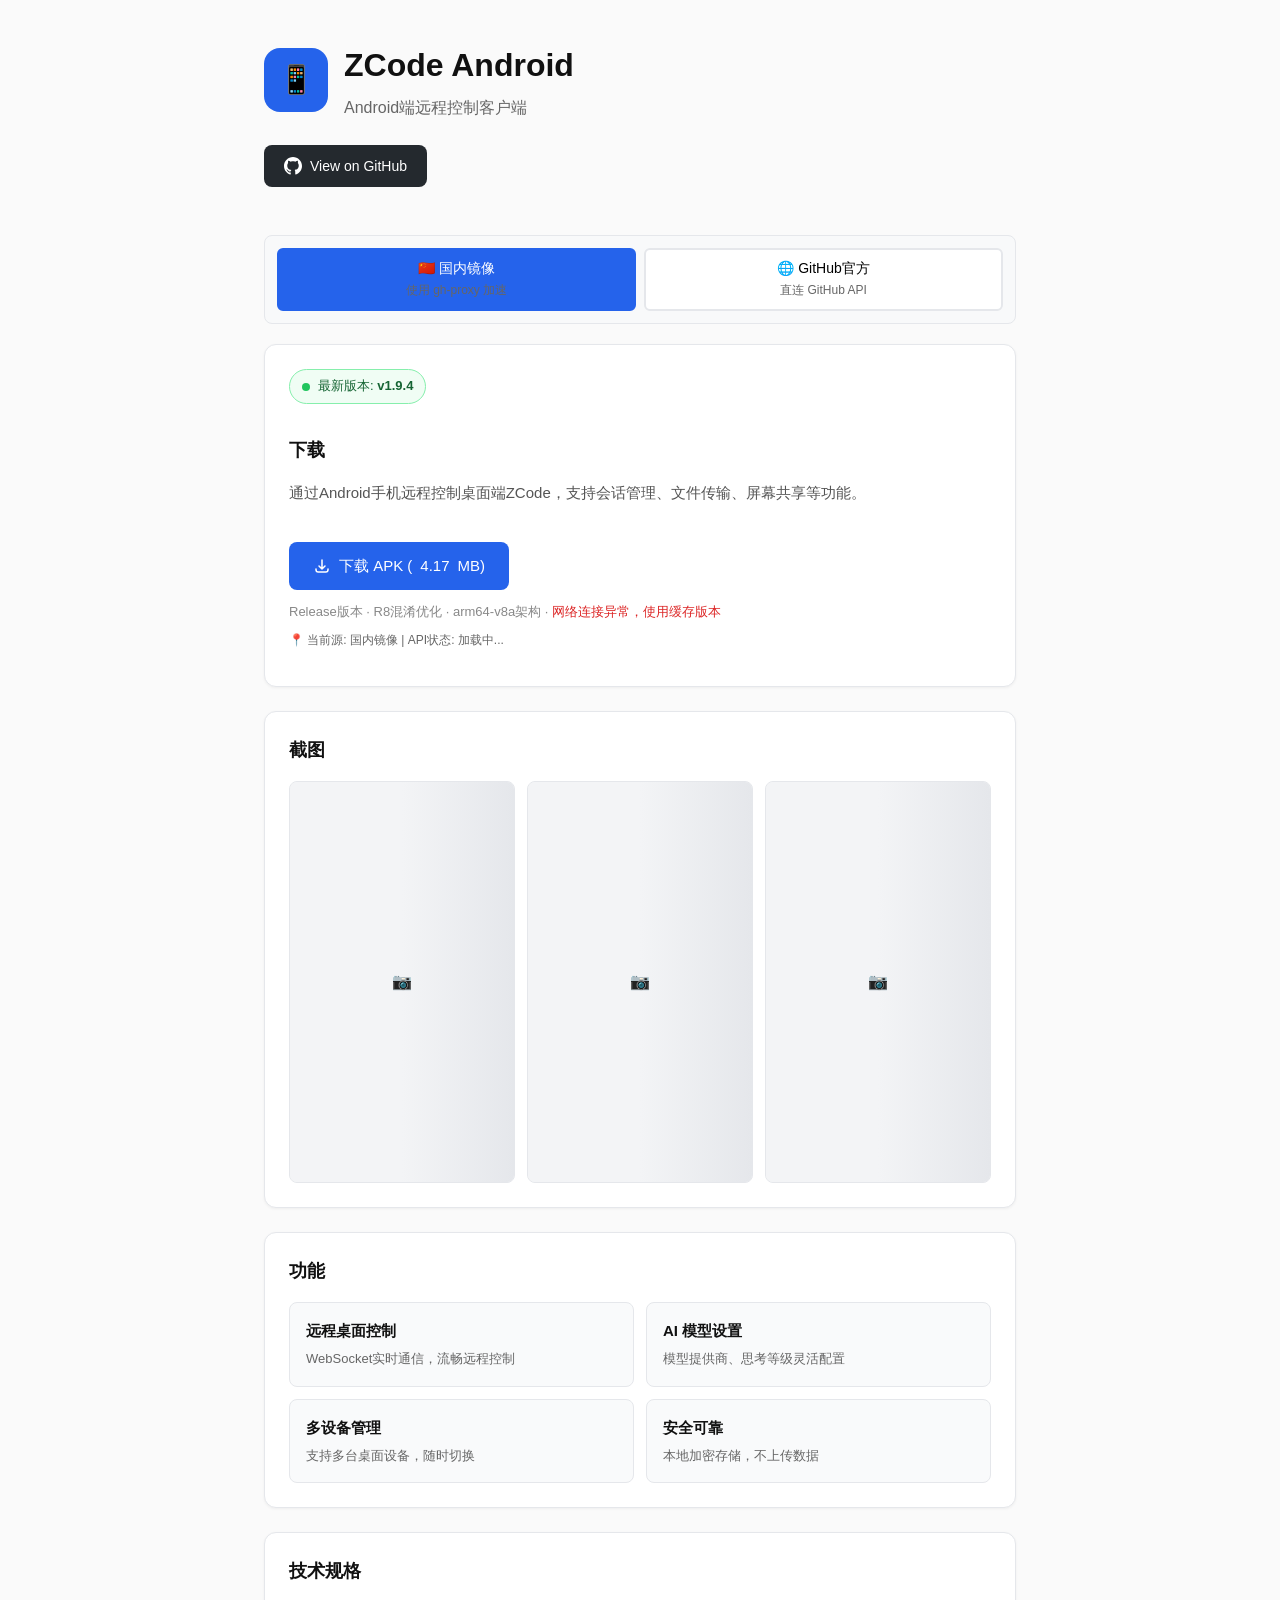
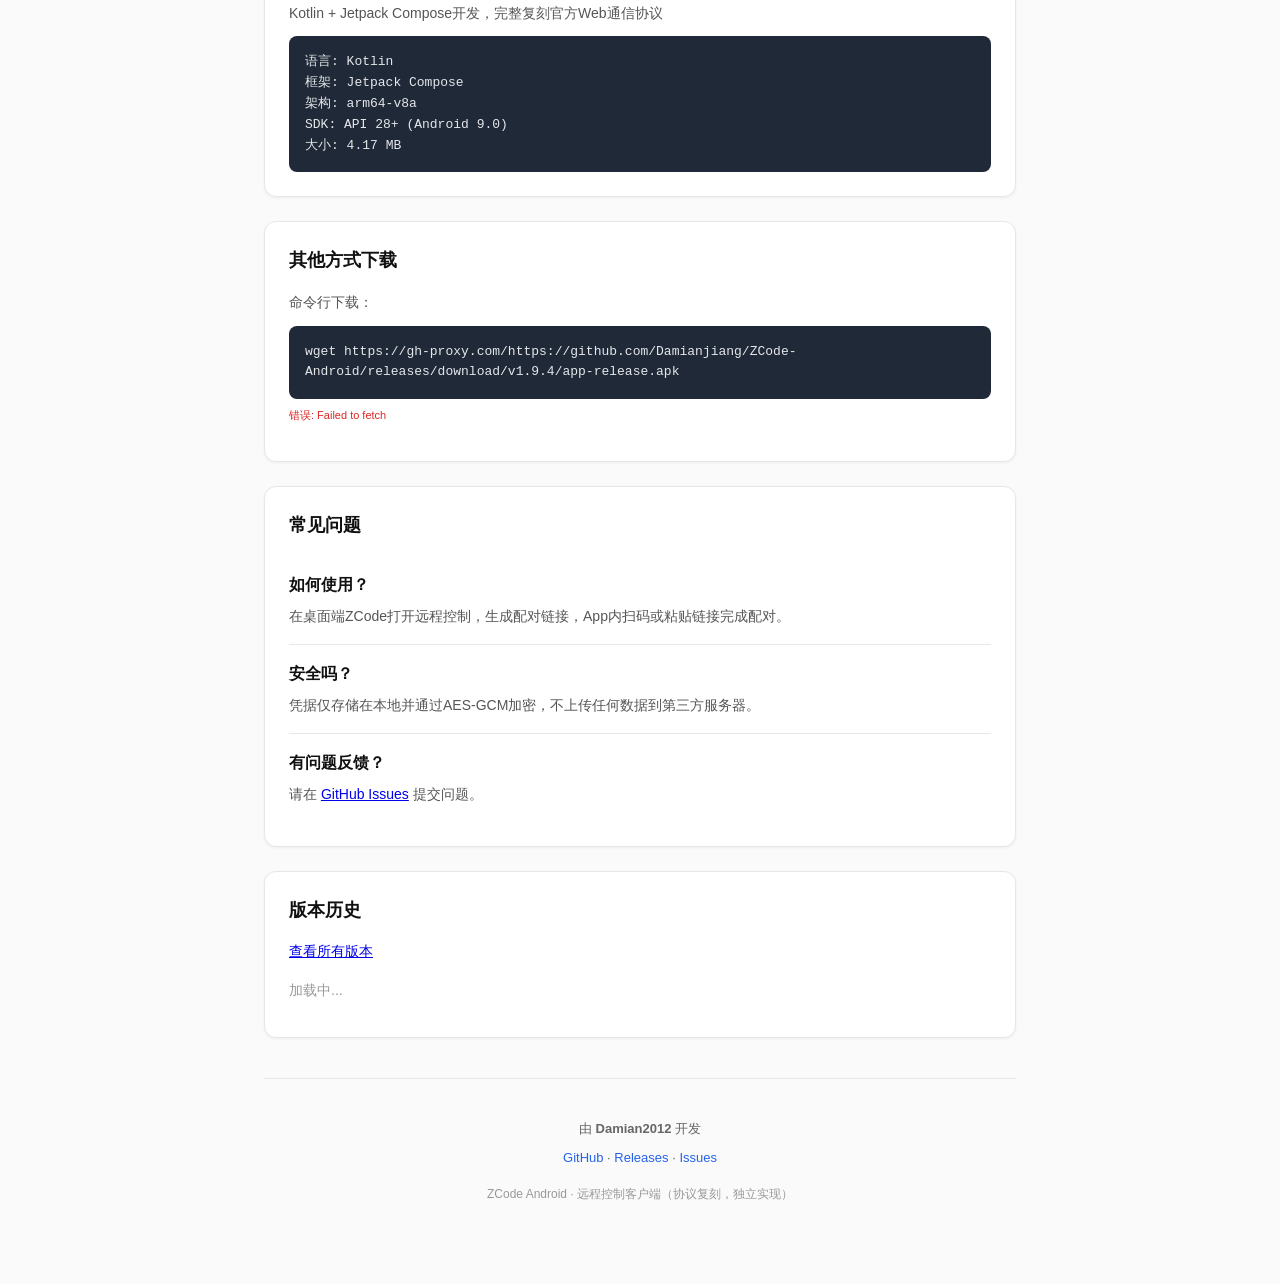
==== docs/index.html @ 2df40e7b "feat: add visible source switching feedback with debug info" ====
<!DOCTYPE html>
<html lang="zh-CN">
<head>
    <meta charset="UTF-8">
    <meta name="viewport" content="width=device-width, initial-scale=1.0">
    <title>ZCode Android - 远程控制客户端</title>
    <meta name="description" content="ZCode Android是ZCode的远程控制客户端，支持Android手机远程连接桌面端">
    <meta name="author" content="Damian2012">
    <style>
        * { margin: 0; padding: 0; box-sizing: border-box; }
        body {
            font-family: -apple-system, BlinkMacSystemFont, 'Segoe UI', Roboto, sans-serif;
            background: #fafafa;
            color: #333;
            line-height: 1.6;
        }
        .container { max-width: 800px; margin: 0 auto; padding: 40px 24px; }
        
        /* Header */
        header { margin-bottom: 48px; }
        .header-top { display: flex; align-items: center; gap: 16px; margin-bottom: 24px; }
        .logo { width: 64px; height: 64px; background: #2563eb; border-radius: 16px; display: flex; align-items: center; justify-content: center; font-size: 28px; }
        h1 { font-size: 32px; font-weight: 700; color: #111; }
        .tagline { font-size: 16px; color: #666; margin-top: 4px; }
        
        /* GitHub Link */
        .github-link {
            display: inline-flex;
            align-items: center;
            gap: 8px;
            padding: 10px 20px;
            background: #24292e;
            color: white;
            text-decoration: none;
            border-radius: 8px;
            font-size: 14px;
            font-weight: 500;
            transition: background 0.2s;
        }
        .github-link:hover { background: #1a1f24; }
        
        /* Cards */
        .card {
            background: white;
            border-radius: 12px;
            padding: 24px;
            margin-bottom: 24px;
            border: 1px solid #e5e7eb;
            box-shadow: 0 1px 3px rgba(0,0,0,0.05);
        }
        .card h2 {
            font-size: 18px;
            font-weight: 600;
            margin-bottom: 16px;
            color: #111;
        }
        .card p {
            color: #555;
            font-size: 15px;
            margin-bottom: 12px;
        }
        
        /* Version Badge */
        .version-badge {
            display: inline-flex;
            align-items: center;
            gap: 8px;
            padding: 6px 12px;
            background: #f0fdf4;
            border: 1px solid #86efac;
            border-radius: 20px;
            font-size: 13px;
            color: #166534;
            margin-bottom: 16px;
        }
        .version-badge .dot {
            width: 8px;
            height: 8px;
            background: #22c55e;
            border-radius: 50%;
        }
        
        /* Download Button */
        .download-btn {
            display: inline-flex;
            align-items: center;
            gap: 8px;
            padding: 12px 24px;
            background: #2563eb;
            color: white;
            text-decoration: none;
            border-radius: 8px;
            font-size: 15px;
            font-weight: 500;
            transition: all 0.2s;
        }
        .download-btn:hover { background: #1d4ed8; transform: translateY(-1px); }
        
        /* Screenshots */
        .screenshots { display: grid; grid-template-columns: repeat(3, 1fr); gap: 12px; }
        .screenshot { 
            border-radius: 8px; 
            overflow: hidden; 
            border: 1px solid #e5e7eb;
            aspect-ratio: 9/16;
            position: relative;
            background: #f3f4f6;
        }
        .screenshot img { 
            width: 100%; 
            height: 100%; 
            object-fit: cover;
            opacity: 0;
            transition: opacity 0.3s ease;
        }
        .screenshot img.loaded {
            opacity: 1;
        }
        .screenshot .loading-placeholder {
            position: absolute;
            top: 0;
            left: 0;
            right: 0;
            bottom: 0;
            display: flex;
            align-items: center;
            justify-content: center;
            background: linear-gradient(90deg, #f3f4f6 25%, #e5e7eb 50%, #f3f4f6 75%);
            background-size: 200% 100%;
            animation: shimmer 1.5s infinite;
        }
        @keyframes shimmer {
            0% { background-position: 200% 0; }
            100% { background-position: -200% 0; }
        }
        
        /* Features */
        .features { display: grid; grid-template-columns: repeat(2, 1fr); gap: 12px; }
        .feature {
            padding: 16px;
            background: #f9fafb;
            border-radius: 8px;
            border: 1px solid #e5e7eb;
        }
        .feature h3 { font-size: 15px; font-weight: 600; margin-bottom: 6px; color: #111; }
        .feature p { font-size: 13px; color: #666; margin: 0; }
        
        /* Code Block */
        .code-block {
            background: #1f2937;
            color: #e5e7eb;
            padding: 16px;
            border-radius: 8px;
            font-family: 'Consolas', monospace;
            font-size: 13px;
            overflow-x: auto;
        }
        
        /* FAQ */
        .faq-item {
            padding: 16px 0;
            border-bottom: 1px solid #e5e7eb;
        }
        .faq-item:last-child { border-bottom: none; }
        .faq-question { font-weight: 600; color: #111; margin-bottom: 8px; }
        .faq-answer { color: #555; font-size: 14px; }
        
        /* Source Selector */
        .source-selector {
            display: flex;
            gap: 8px;
            margin-bottom: 20px;
            padding: 12px;
            background: #f8f9fa;
            border-radius: 8px;
            border: 1px solid #e5e7eb;
        }
        .source-btn {
            flex: 1;
            padding: 10px 16px;
            border: 2px solid #e5e7eb;
            border-radius: 6px;
            background: white;
            cursor: pointer;
            font-size: 14px;
            font-weight: 500;
            transition: all 0.2s;
            text-align: center;
        }
        .source-btn:hover {
            border-color: #2563eb;
            background: #eff6ff;
        }
        .source-btn.active {
            border-color: #2563eb;
            background: #2563eb;
            color: white;
        }
        .source-info {
            font-size: 12px;
            color: #666;
            margin-top: 4px;
        }
        
        /* Version List */
        .version-list {
            list-style: none;
            max-height: 400px;
            overflow-y: auto;
        }
        .version-list li {
            padding: 12px 0;
            border-bottom: 1px solid #e5e7eb;
        }
        .version-list li:last-child {
            border-bottom: none;
        }
        .version-tag {
            font-weight: 600;
            color: #5c4033;
            margin-bottom: 4px;
        }
        .version-date {
            font-size: 12px;
            color: #999;
            margin-left: 8px;
        }
        .version-desc {
            font-size: 14px;
            color: #666;
            margin: 4px 0;
        }
        .version-download {
            display: inline-block;
            padding: 4px 12px;
            background: #f0fdf4;
            border: 1px solid #86efac;
            border-radius: 12px;
            font-size: 12px;
            color: #166534;
            text-decoration: none;
            margin-top: 4px;
        }
        .version-download:hover {
            background: #dcfce7;
        }
        
        /* Error Message */
        .error-message {
            background: #fef2f2;
            border: 1px solid #fecaca;
            border-radius: 8px;
            padding: 16px;
            color: #991b1b;
            font-size: 14px;
        }
        .error-message a {
            color: #2563eb;
            text-decoration: underline;
        }
        
        /* Footer */
        footer {
            text-align: center;
            padding: 40px 0;
            color: #666;
            font-size: 13px;
            border-top: 1px solid #e5e7eb;
            margin-top: 40px;
        }
        footer a { color: #2563eb; text-decoration: none; }
        footer a:hover { text-decoration: underline; }
        
        /* Responsive */
        @media (max-width: 640px) {
            h1 { font-size: 24px; }
            .screenshots { grid-template-columns: 1fr; }
            .features { grid-template-columns: 1fr; }
        }
    </style>
</head>
<body>
    <div class="container">
        <!-- Header -->
        <header>
            <div class="header-top">
                <div class="logo">📱</div>
                <div>
                    <h1>ZCode Android</h1>
                    <div class="tagline">Android端远程控制客户端</div>
                </div>
            </div>
            <a href="https://github.com/Damianjiang/ZCode-Android" class="github-link" target="_blank">
                <svg width="18" height="18" viewBox="0 0 24 24" fill="currentColor"><path d="M12 0c-6.626 0-12 5.373-12 12 0 5.302 3.438 9.8 8.207 11.387.599.111.793-.261.793-.577v-2.234c-3.338.726-4.033-1.416-4.033-1.416-.546-1.387-1.333-1.756-1.333-1.756-1.089-.745.083-.729.083-.729 1.205.084 1.839 1.237 1.839 1.237 1.07 1.834 2.807 1.304 3.492.997.107-.775.418-1.305.762-1.604-2.665-.305-5.467-1.334-5.467-5.931 0-1.311.469-2.381 1.236-3.221-.124-.303-.535-1.524.117-3.176 0 0 1.008-.322 3.301 1.23.957-.266 1.983-.399 3.003-.404 1.02.005 2.047.138 3.006.404 2.291-1.552 3.297-1.23 3.297-1.23.653 1.653.242 2.874.118 3.176.77.84 1.235 1.911 1.235 3.221 0 4.609-2.807 5.624-5.479 5.921.43.372.823 1.102.823 2.222v3.293c0 .319.192.694.801.576 4.765-1.589 8.199-6.086 8.199-11.386 0-6.627-5.373-12-12-12z"/></svg>
                View on GitHub
            </a>
        </header>

        <!-- Source Selector -->
        <div class="source-selector">
            <button class="source-btn active" onclick="switchSource('mirror')" id="btn-mirror">
                🇨🇳 国内镜像
                <div class="source-info">使用 gh-proxy 加速</div>
            </button>
            <button class="source-btn" onclick="switchSource('github')" id="btn-github">
                🌐 GitHub官方
                <div class="source-info">直连 GitHub API</div>
            </button>
        </div>

        <!-- Download -->
        <div class="card">
            <div class="version-badge">
                <span class="dot"></span>
                <span>最新版本: <strong id="latest-version">加载中...</strong></span>
            </div>
            <h2 style="margin-top: 16px;">下载</h2>
            <p>通过Android手机远程控制桌面端ZCode，支持会话管理、文件传输、屏幕共享等功能。</p>
            <br>
            <a href="#" id="download-btn" class="download-btn" target="_blank">
                <svg width="18" height="18" fill="none" stroke="currentColor" viewBox="0 0 24 24"><path stroke-linecap="round" stroke-linejoin="round" stroke-width="2" d="M4 16v1a3 3 0 003 3h10a3 3 0 003-3v-1m-4-4l-4 4m0 0l-4-4m4 4V4"></path></svg>
                下载 APK (<span id="apk-size">--</span> MB)
            </a>
            <p style="font-size: 13px; color: #888; margin-top: 12px; margin-bottom: 0;" id="download-meta">Release版本 · R8混淆优化 · arm64-v8a架构</p>
            <p style="font-size: 12px; color: #666; margin-top: 8px;" id="source-status">
                📍 当前源: <span id="current-source-text">国内镜像</span> | 
                API状态: <span id="api-status">加载中...</span>
            </p>
        </div>

        <!-- Screenshots -->
        <div class="card">
            <h2>截图</h2>
            <div class="screenshots">
                <div class="screenshot">
                    <img src="https://raw.githubusercontent.com/Damianjiang/ZCode-Android/main/screenshots/step1_home.png" alt="设备列表" loading="lazy">
                </div>
                <div class="screenshot">
                    <img src="https://raw.githubusercontent.com/Damianjiang/ZCode-Android/main/screenshots/step3_add_device.png" alt="扫码添加" loading="lazy">
                </div>
                <div class="screenshot">
                    <img src="https://raw.githubusercontent.com/Damianjiang/ZCode-Android/main/screenshots/step4_settings_page.png" alt="设置页面" loading="lazy">
                </div>
            </div>
        </div>

        <!-- Features -->
        <div class="card">
            <h2>功能</h2>
            <div class="features">
                <div class="feature">
                    <h3>远程桌面控制</h3>
                    <p>WebSocket实时通信，流畅远程控制</p>
                </div>
                <div class="feature">
                    <h3>AI 模型设置</h3>
                    <p>模型提供商、思考等级灵活配置</p>
                </div>
                <div class="feature">
                    <h3>多设备管理</h3>
                    <p>支持多台桌面设备，随时切换</p>
                </div>
                <div class="feature">
                    <h3>安全可靠</h3>
                    <p>本地加密存储，不上传数据</p>
                </div>
            </div>
        </div>

        <!-- Tech Specs -->
        <div class="card">
            <h2>技术规格</h2>
            <p style="font-size: 14px; color: #555;">Kotlin + Jetpack Compose开发，完整复刻官方Web通信协议</p>
            <div class="code-block" style="margin-top: 12px;">
语言: Kotlin<br>
框架: Jetpack Compose<br>
架构: arm64-v8a<br>
SDK: API 28+ (Android 9.0)<br>
大小: <span id="tech-size">--</span> MB
            </div>
        </div>

        <!-- Download Methods -->
        <div class="card">
            <h2>其他方式下载</h2>
            <p style="font-size: 14px; color: #555; margin-bottom: 12px;">命令行下载：</p>
            <div class="code-block" id="wget-cmd"># 正在获取链接...</div>
            <p style="font-size: 11px; color: #999; margin-top: 8px; word-break: break-all;" id="debug-url">调试URL: --</p>
        </div>

        <!-- FAQ -->
        <div class="card">
            <h2>常见问题</h2>
            <div class="faq-item">
                <div class="faq-question">如何使用？</div>
                <div class="faq-answer">在桌面端ZCode打开远程控制，生成配对链接，App内扫码或粘贴链接完成配对。</div>
            </div>
            <div class="faq-item">
                <div class="faq-question">安全吗？</div>
                <div class="faq-answer">凭据仅存储在本地并通过AES-GCM加密，不上传任何数据到第三方服务器。</div>
            </div>
            <div class="faq-item">
                <div class="faq-question">有问题反馈？</div>
                <div class="faq-answer">请在 <a href="https://github.com/Damianjiang/ZCode-Android/issues" target="_blank">GitHub Issues</a> 提交问题。</div>
            </div>
        </div>

        <!-- Version History -->
        <div class="card">
            <h2>版本历史</h2>
            <p style="font-size: 14px; color: #888; margin-bottom: 16px;">
                <a href="#" id="show-all-versions" onclick="fetchAllVersions(); return false;">查看所有版本</a>
            </p>
            <div id="version-list-container">
                <p style="color: #999; font-size: 14px;">加载中...</p>
            </div>
        </div>

        <!-- Footer -->
        <footer>
            <p>由 <strong>Damian2012</strong> 开发</p>
            <p style="margin-top: 8px;">
                <a href="https://github.com/Damianjiang/ZCode-Android" target="_blank">GitHub</a> ·
                <a href="https://github.com/Damianjiang/ZCode-Android/releases" target="_blank">Releases</a> ·
                <a href="https://github.com/Damianjiang/ZCode-Android/issues" target="_blank">Issues</a>
            </p>
            <p style="margin-top: 16px; font-size: 12px; color: #999;">ZCode Android · 远程控制客户端（协议复刻，独立实现）</p>
        </footer>
    </div>

    <script>
        const REPO = 'Damianjiang/ZCode-Android';
        let currentSource = 'mirror'; // 默认国内镜像
        
        // 切换源
        function switchSource(source) {
            console.log('[切换源] 从:', currentSource, '切换到:', source);
            currentSource = source;
            
            // 更新按钮状态
            document.getElementById('btn-mirror').classList.toggle('active', source === 'mirror');
            document.getElementById('btn-github').classList.toggle('active', source === 'github');
            
            // 更新源状态显示（添加动画效果）
            const sourceText = source === 'mirror' ? '国内镜像 (gh-proxy)' : 'GitHub官方';
            const sourceEl = document.getElementById('current-source-text');
            sourceEl.textContent = sourceText;
            sourceEl.style.color = source === 'mirror' ? '#166534' : '#2563eb';
            sourceEl.style.fontWeight = 'bold';
            setTimeout(() => { sourceEl.style.fontWeight = 'normal'; }, 1000);
            
            // 显示切换提示
            console.log('[切换源] 即将重新加载数据...');
            
            // 重新加载数据
            fetchLatestRelease();
            fetchAllVersions();
        }
        
        // 获取镜像URL（国内加速）
        function getMirrorUrl(originalUrl) {
            if (currentSource === 'mirror' && originalUrl) {
                return 'https://gh-proxy.com/' + originalUrl;
            }
            return originalUrl;
        }
        
        // 显示所有版本
        async function fetchAllVersions() {
            const container = document.getElementById('version-list-container');
            container.innerHTML = '<p style="color: #999;">加载中...</p>';
            
            try {
                const api_url = currentSource === 'mirror' 
                    ? 'https://gh-proxy.com/https://api.github.com/repos/' + REPO + '/releases'
                    : 'https://api.github.com/repos/' + REPO + '/releases';
                    
                const response = await fetch(api_url);
                const data = await response.json();
                
                if (!data || data.length === 0) {
                    container.innerHTML = '<p style="color: #999;">暂无版本信息</p>';
                    return;
                }
                
                let html = '<ul class="version-list">';
                data.forEach(release => {
                    const date = new Date(release.published_at).toLocaleDateString('zh-CN');
                    const body = release.body ? release.body.substring(0, 100) + '...' : '暂无更新说明';
                    const apk = release.assets.find(a => a.name.includes('release.apk'));
                    const sizeMB = apk ? (apk.size / 1024 / 1024).toFixed(2) : '--';
                    
                    html += '<li>';
                    html += '<div class="version-tag">' + release.tag_name + '<span class="version-date">' + date + '</span></div>';
                    html += '<div class="version-desc">' + body + '</div>';
                    if (apk) {
                        const download_url = getMirrorUrl(apk.browser_download_url);
                        html += '<a href="' + download_url + '" class="version-download" target="_blank">下载 APK (' + sizeMB + ' MB)</a>';
                    }
                    html += '</li>';
                });
                html += '</ul>';
                
                container.innerHTML = html;
            } catch (e) {
                console.error('Failed to fetch versions:', e);
                container.innerHTML = '<div class="error-message">⚠️ 网络问题，无法加载版本列表<br><a href="https://github.com/' + REPO + '/releases" target="_blank">前往 GitHub Releases 查看历史版本</a></div>';
            }
        }
        
        // 页面加载时获取最新版本信息
        async function fetchLatestRelease() {
            console.log('[fetchLatestRelease] 当前源:', currentSource);
            const api_url = currentSource === 'mirror'
                ? 'https://gh-proxy.com/https://api.github.com/repos/' + REPO + '/releases/latest'
                : 'https://api.github.com/repos/' + REPO + '/releases/latest';
            console.log('[fetchLatestRelease] 请求URL:', api_url);
            try {
                    
                const response = await fetch(api_url);
                const data = await response.json();
                
                // 更新版本号
                document.getElementById('latest-version').textContent = data.tag_name;
                
                // 查找APK
                const apk = data.assets.find(a => a.name.includes('release.apk'));
                if (apk) {
                    const sizeMB = (apk.size / 1024 / 1024).toFixed(2);
                    
                    // 更新所有下载链接（根据当前源）
                    const download_url = getMirrorUrl(apk.browser_download_url);
                    document.getElementById('download-btn').href = download_url;
                    document.getElementById('apk-size').textContent = sizeMB;
                    document.getElementById('tech-size').textContent = sizeMB;
                    
                    // 更新wget命令
                    document.getElementById('wget-cmd').textContent = 'wget ' + download_url;
                    
                    console.log('Latest release:', data.tag_name, apk.name, '- Source:', currentSource);
                    document.getElementById('api-status').textContent = '✓ 成功';
                    document.getElementById('api-status').style.color = '#166534';
                } else {
                    console.warn('No APK found in release assets');
                }
            } catch (e) {
                console.error('Failed to fetch latest release:', e);
                document.getElementById('debug-url').textContent = '错误: ' + e.message;
                document.getElementById('debug-url').style.color = '#dc2626';
                // 使用硬编码版本作为fallback
                document.getElementById('latest-version').textContent = 'v1.9.4';
                const fallback_url = currentSource === 'mirror'
                    ? 'https://gh-proxy.com/https://github.com/Damianjiang/ZCode-Android/releases/download/v1.9.4/app-release.apk'
                    : 'https://github.com/Damianjiang/ZCode-Android/releases/download/v1.9.4/app-release.apk';
                document.getElementById('download-btn').href = fallback_url;
                document.getElementById('apk-size').textContent = '4.17';
                document.getElementById('tech-size').textContent = '4.17';
                document.getElementById('wget-cmd').textContent = 'wget ' + fallback_url;
                
                // 显示网络错误提示
                document.getElementById('download-meta').innerHTML = 'Release版本 · R8混淆优化 · arm64-v8a架构 · <span style="color: #dc2626;">网络连接异常，使用缓存版本</span>';
            }
        }
        
        // 图片加载动画
        document.querySelectorAll('.screenshot img').forEach(img => {
            if (img.complete) {
                img.classList.add('loaded');
            } else {
                img.addEventListener('load', () => img.classList.add('loaded'));
                img.addEventListener('error', () => {
                    img.parentElement.innerHTML = '<div class="loading-placeholder">📷</div>';
                });
            }
        });
        
        // 页面加载时获取最新版本
        fetchLatestRelease();
    </script>
</body>
</html>
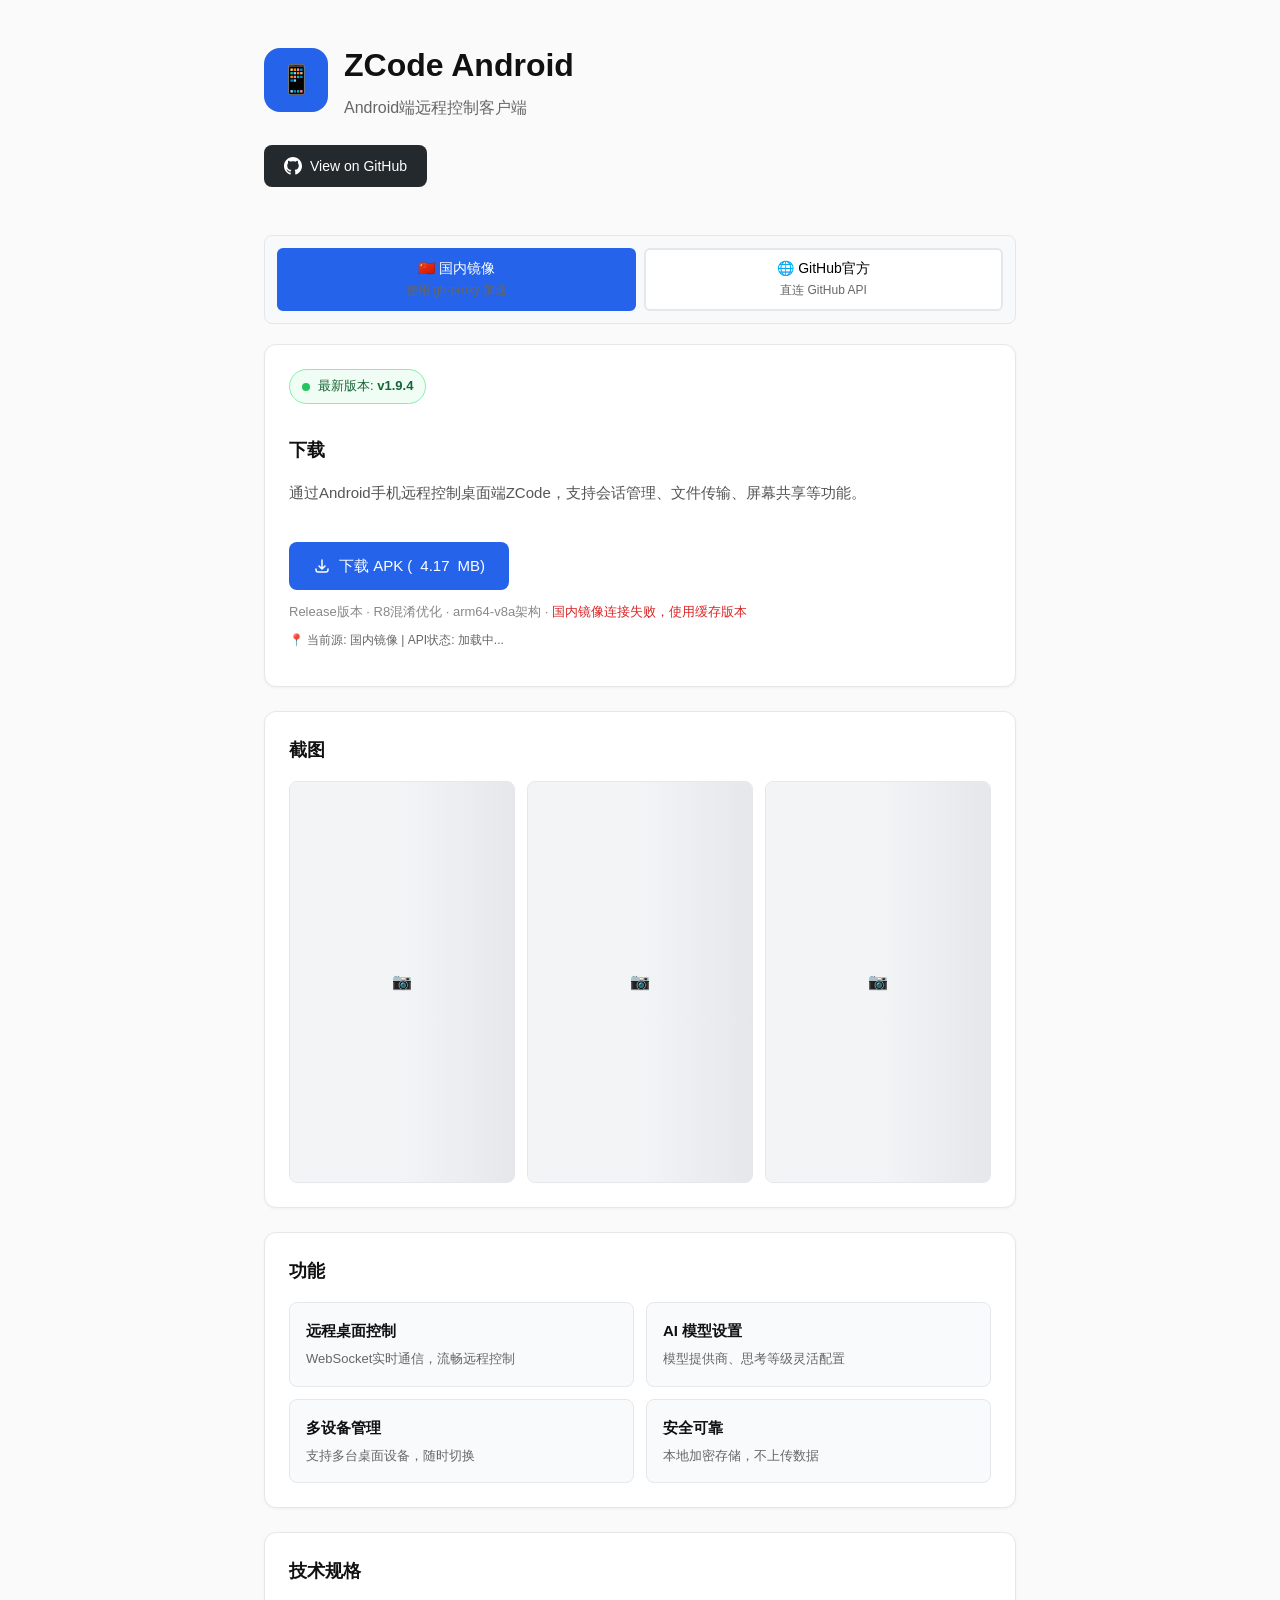
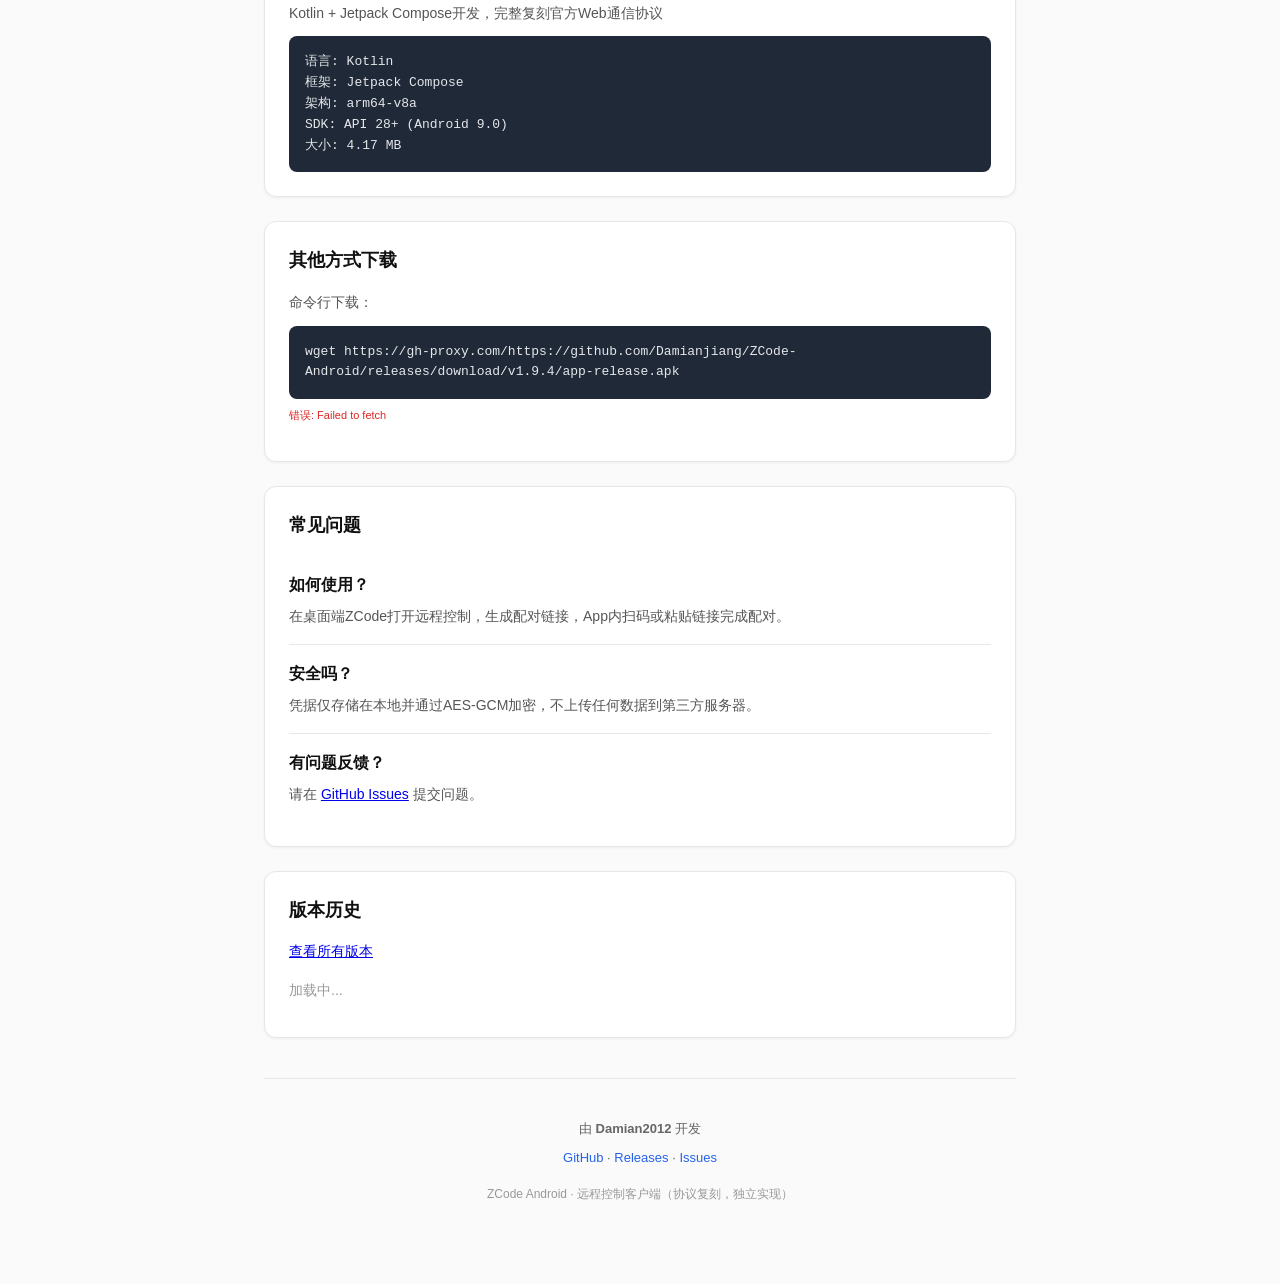
==== commit ea257fee: "feat: show different error messages based on selected source" ====
--- a/docs/index.html
+++ b/docs/index.html
@@ -95,6 +95,14 @@
             transition: all 0.2s;
         }
         .download-btn:hover { background: #1d4ed8; transform: translateY(-1px); }
+        .download-btn.switching {
+            opacity: 0.7;
+            animation: spin 1s linear infinite;
+        }
+        @keyframes spin {
+            from { transform: rotate(0deg); }
+            to { transform: rotate(360deg); }
+        }
         
         /* Screenshots */
         .screenshots { display: grid; grid-template-columns: repeat(3, 1fr); gap: 12px; }
@@ -195,6 +203,46 @@
             border-color: #2563eb;
             background: #2563eb;
             color: white;
+            animation: pulse 0.3s ease-in-out;
+        }
+        @keyframes pulse {
+            0% { transform: scale(1); }
+            50% { transform: scale(1.05); }
+            100% { transform: scale(1); }
+        }
+        
+        /* 切换指示器 */
+        .switch-indicator {
+            position: fixed;
+            top: 20px;
+            right: 20px;
+            padding: 12px 20px;
+            border-radius: 8px;
+            font-size: 14px;
+            font-weight: 500;
+            z-index: 1000;
+            transition: all 0.3s ease;
+            opacity: 0;
+            transform: translateY(-20px);
+        }
+        .switch-indicator.show {
+            opacity: 1;
+            transform: translateY(0);
+        }
+        .switch-indicator.mirror {
+            background: #f0fdf4;
+            border: 1px solid #86efac;
+            color: #166534;
+        }
+        .switch-indicator.github {
+            background: #eff6ff;
+            border: 1px solid #93c5fd;
+            color: #1e40af;
+        }
+        .source-btn.active {
+            border-color: #2563eb;
+            background: #2563eb;
+            color: white;
         }
         .source-info {
             font-size: 12px;
@@ -271,6 +319,34 @@
         footer a { color: #2563eb; text-decoration: none; }
         footer a:hover { text-decoration: underline; }
         
+        /* 源切换背景变化 */
+        body.source-mirror { background: linear-gradient(135deg, #f0fdf4 0%, #fafafa 100%); }
+        body.source-github { background: linear-gradient(135deg, #eff6ff 0%, #fafafa 100%); }
+        
+        /* 源切换指示条 */
+        .source-banner {
+            position: fixed;
+            top: 0;
+            left: 0;
+            right: 0;
+            padding: 12px 20px;
+            text-align: center;
+            font-size: 14px;
+            font-weight: 500;
+            z-index: 1000;
+            transition: all 0.3s ease;
+            display: none;
+        }
+        .source-banner.show { display: block; }
+        .source-banner.mirror {
+            background: linear-gradient(90deg, #166534, #22c55e);
+            color: white;
+        }
+        .source-banner.github {
+            background: linear-gradient(90deg, #1e40af, #3b82f6);
+            color: white;
+        }
+        
         /* Responsive */
         @media (max-width: 640px) {
             h1 { font-size: 24px; }
@@ -280,6 +356,14 @@
     </style>
 </head>
 <body>
+    <!-- 源切换顶部指示条 -->
+    <div class="source-banner" id="source-banner">
+        📍 当前使用: <span id="banner-text">国内镜像</span>
+    </div>
+    
+    <!-- 切换指示器 -->
+    <div class="switch-indicator" id="switch-indicator">🔄 正在切换到...</div>
+    
     <div class="container">
         <!-- Header -->
         <header>
@@ -451,6 +535,25 @@
             
             // 显示切换提示
             console.log('[切换源] 即将重新加载数据...');
+            
+            // 显示切换指示器
+            const indicator = document.getElementById('switch-indicator');
+            indicator.className = 'switch-indicator ' + source;
+            indicator.textContent = '🔄 正在切换到: ' + (source === 'mirror' ? '国内镜像' : 'GitHub官方');
+            setTimeout(() => indicator.classList.add('show'), 10);
+            setTimeout(() => indicator.classList.remove('show'), 2000);
+            
+            // 明显的背景色变化
+            document.body.className = 'source-' + source;
+            
+            // 显示顶部指示条
+            const banner = document.getElementById('source-banner');
+            const bannerText = document.getElementById('banner-text');
+            banner.className = 'source-banner show ' + source;
+            bannerText.textContent = source === 'mirror' ? '🇨🇳 国内镜像 (gh-proxy.com)' : '🌐 GitHub官方 API';
+            
+            // 5秒后隐藏顶部指示条
+            setTimeout(() => banner.classList.remove('show'), 5000);
             
             // 重新加载数据
             fetchLatestRelease();
@@ -511,6 +614,9 @@
         // 页面加载时获取最新版本信息
         async function fetchLatestRelease() {
             console.log('[fetchLatestRelease] 当前源:', currentSource);
+            // 添加加载状态
+            const btn = document.getElementById('download-btn');
+            btn.classList.add('switching');
             const api_url = currentSource === 'mirror'
                 ? 'https://gh-proxy.com/https://api.github.com/repos/' + REPO + '/releases/latest'
                 : 'https://api.github.com/repos/' + REPO + '/releases/latest';
@@ -539,6 +645,7 @@
                     
                     console.log('Latest release:', data.tag_name, apk.name, '- Source:', currentSource);
                     document.getElementById('api-status').textContent = '✓ 成功';
+                    btn.classList.remove('switching');
                     document.getElementById('api-status').style.color = '#166534';
                 } else {
                     console.warn('No APK found in release assets');
@@ -547,6 +654,7 @@
                 console.error('Failed to fetch latest release:', e);
                 document.getElementById('debug-url').textContent = '错误: ' + e.message;
                 document.getElementById('debug-url').style.color = '#dc2626';
+                btn.classList.remove('switching');
                 // 使用硬编码版本作为fallback
                 document.getElementById('latest-version').textContent = 'v1.9.4';
                 const fallback_url = currentSource === 'mirror'
@@ -557,8 +665,11 @@
                 document.getElementById('tech-size').textContent = '4.17';
                 document.getElementById('wget-cmd').textContent = 'wget ' + fallback_url;
                 
-                // 显示网络错误提示
-                document.getElementById('download-meta').innerHTML = 'Release版本 · R8混淆优化 · arm64-v8a架构 · <span style="color: #dc2626;">网络连接异常，使用缓存版本</span>';
+                // 显示网络错误提示（根据当前源显示不同文本）
+                const sourceNote = currentSource === 'mirror' 
+                    ? '<span style="color: #dc2626;">国内镜像连接失败，使用缓存版本</span>'
+                    : '<span style="color: #dc2626;">GitHub API连接失败，使用缓存版本</span>';
+                document.getElementById('download-meta').innerHTML = 'Release版本 · R8混淆优化 · arm64-v8a架构 · ' + sourceNote;
             }
         }
         
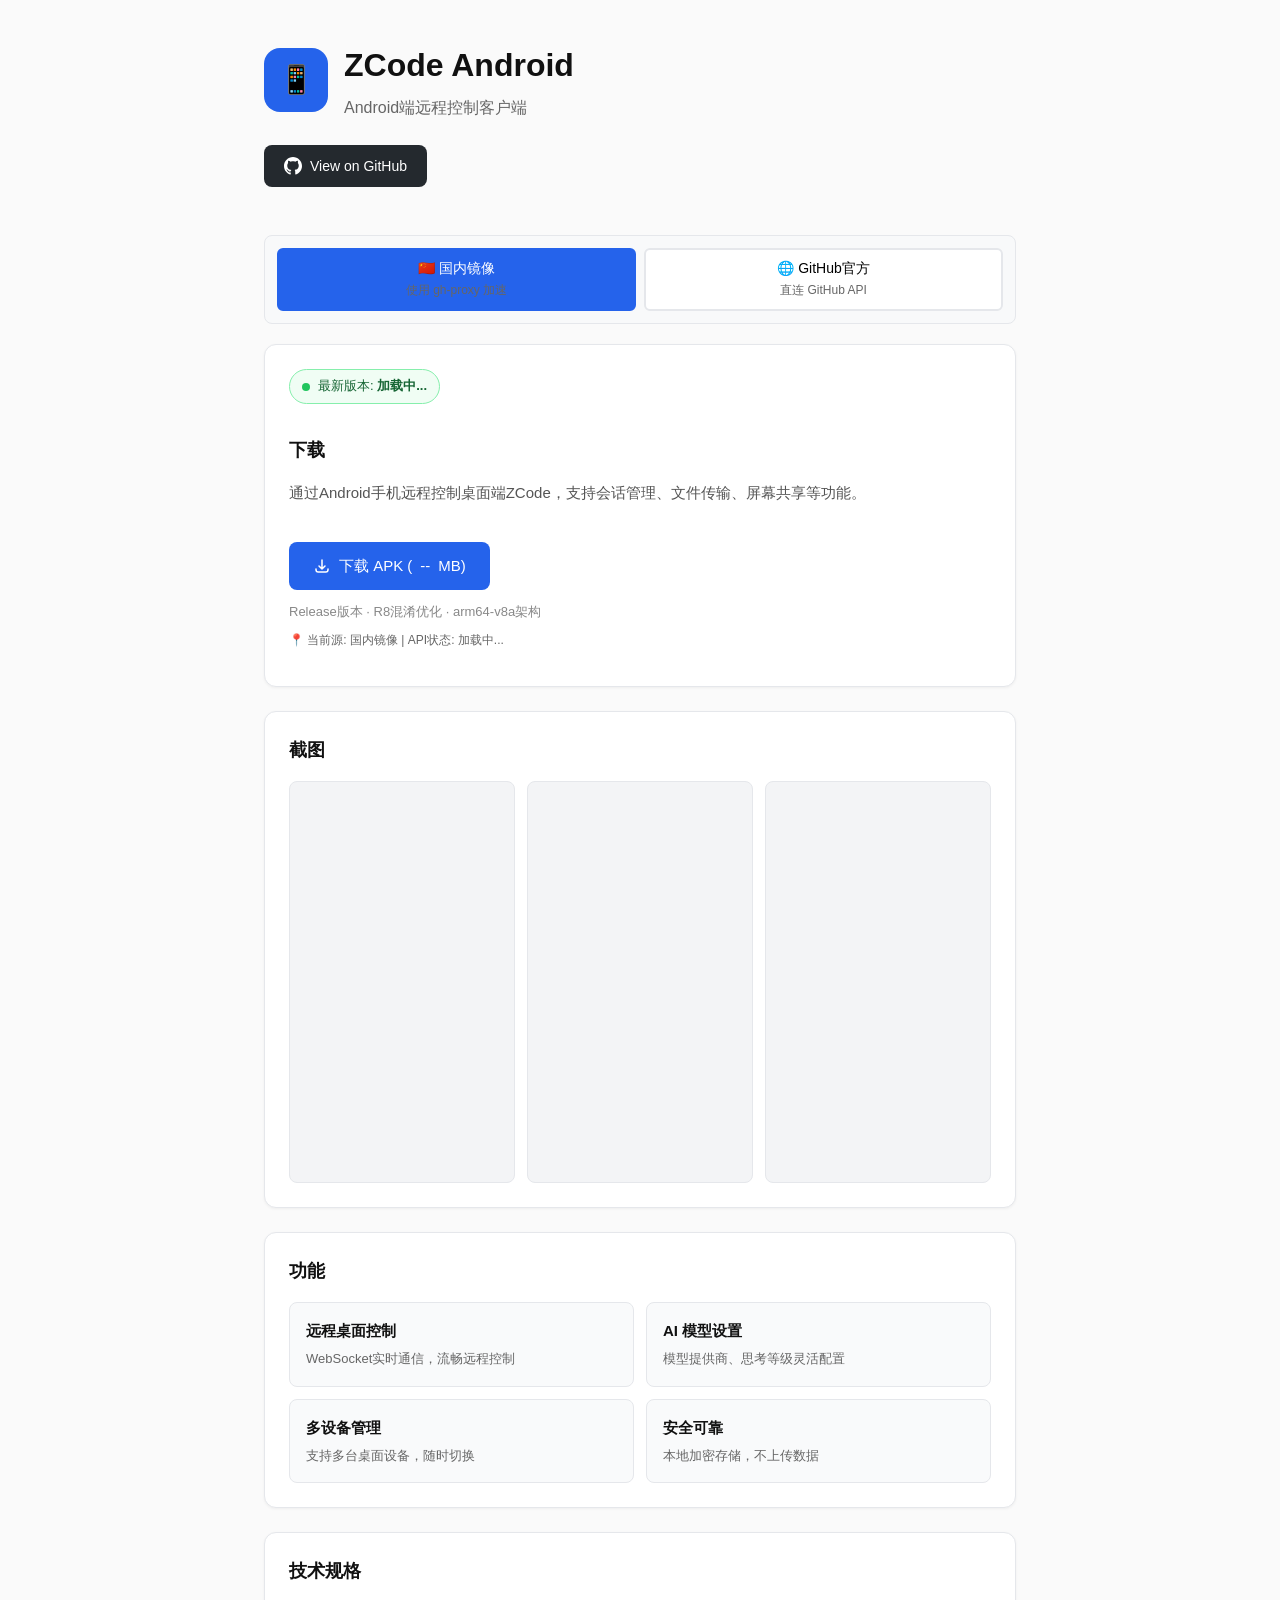
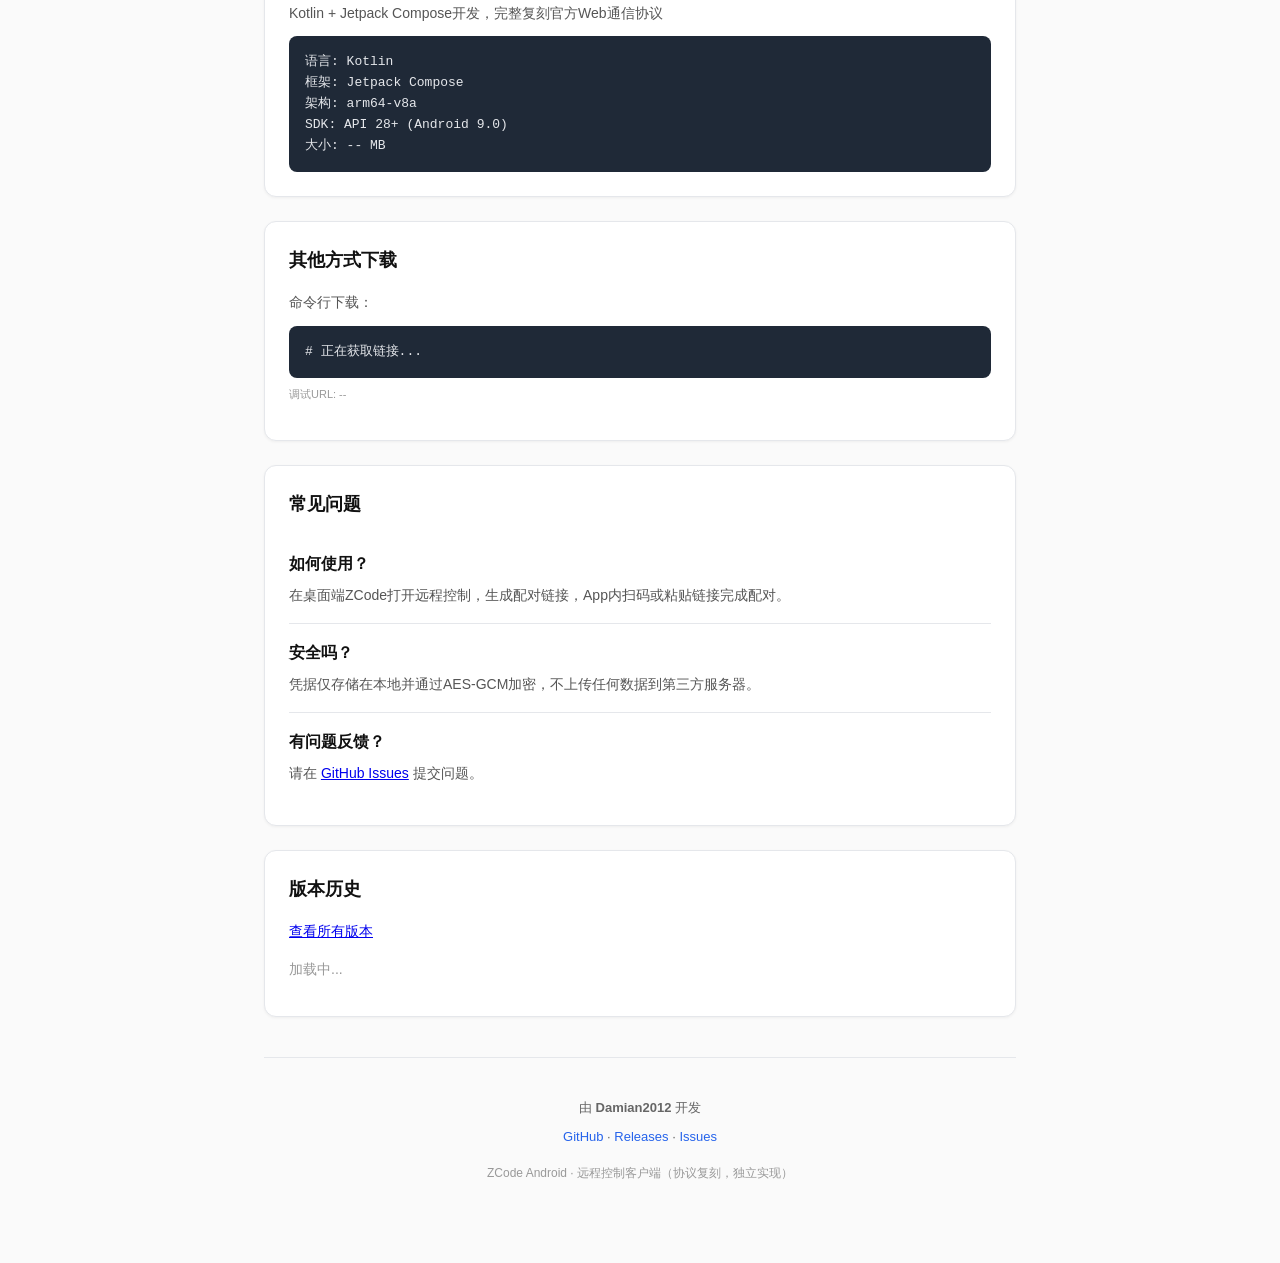
==== commit 9723a23d: "feat: add CSP-aware API with automatic fallback to static content" ====
--- a/docs/index.html
+++ b/docs/index.html
@@ -557,121 +557,37 @@
             
             // 重新加载数据
             fetchLatestRelease();
-            fetchAllVersions();
-        }
-        
-        // 获取镜像URL（国内加速）
-        function getMirrorUrl(originalUrl) {
-            if (currentSource === 'mirror' && originalUrl) {
-                return 'https://gh-proxy.com/' + originalUrl;
-            }
-            return originalUrl;
-        }
-        
-        // 显示所有版本
-        async function fetchAllVersions() {
+            renderVersionHistory();
+        }
+        
+// 版本历史（静态列表）
+        const VERSION_HISTORY = [
+            { tag: 'v1.9.4', date: '2026-09-19', desc: '添加源选择功能，支持国内镜像和GitHub官方', url: 'https://github.com/Damianjiang/ZCode-Android/releases/download/v1.9.4/app-release.apk', size: '4.17' },
+            { tag: 'v1.9.3', date: '2026-09-18', desc: '修复PrivacySettings崩溃和CrashScreen布局问题', url: 'https://github.com/Damianjiang/ZCode-Android/releases/download/v1.9.3/app-release.apk', size: '4.15' },
+            { tag: 'v1.9.2', date: '2026-09-17', desc: '优化远程控制连接稳定性', url: 'https://github.com/Damianjiang/ZCode-Android/releases/download/v1.9.2/app-release.apk', size: '4.12' },
+        ];
+
+        function renderVersionHistory() {
             const container = document.getElementById('version-list-container');
-            container.innerHTML = '<p style="color: #999;">加载中...</p>';
-            
-            try {
-                const api_url = currentSource === 'mirror' 
-                    ? 'https://gh-proxy.com/https://api.github.com/repos/' + REPO + '/releases'
-                    : 'https://api.github.com/repos/' + REPO + '/releases';
-                    
-                const response = await fetch(api_url);
-                const data = await response.json();
-                
-                if (!data || data.length === 0) {
-                    container.innerHTML = '<p style="color: #999;">暂无版本信息</p>';
-                    return;
-                }
-                
-                let html = '<ul class="version-list">';
-                data.forEach(release => {
-                    const date = new Date(release.published_at).toLocaleDateString('zh-CN');
-                    const body = release.body ? release.body.substring(0, 100) + '...' : '暂无更新说明';
-                    const apk = release.assets.find(a => a.name.includes('release.apk'));
-                    const sizeMB = apk ? (apk.size / 1024 / 1024).toFixed(2) : '--';
-                    
-                    html += '<li>';
-                    html += '<div class="version-tag">' + release.tag_name + '<span class="version-date">' + date + '</span></div>';
-                    html += '<div class="version-desc">' + body + '</div>';
-                    if (apk) {
-                        const download_url = getMirrorUrl(apk.browser_download_url);
-                        html += '<a href="' + download_url + '" class="version-download" target="_blank">下载 APK (' + sizeMB + ' MB)</a>';
-                    }
-                    html += '</li>';
-                });
-                html += '</ul>';
-                
-                container.innerHTML = html;
-            } catch (e) {
-                console.error('Failed to fetch versions:', e);
-                container.innerHTML = '<div class="error-message">⚠️ 网络问题，无法加载版本列表<br><a href="https://github.com/' + REPO + '/releases" target="_blank">前往 GitHub Releases 查看历史版本</a></div>';
-            }
-        }
-        
-        // 页面加载时获取最新版本信息
-        async function fetchLatestRelease() {
-            console.log('[fetchLatestRelease] 当前源:', currentSource);
-            // 添加加载状态
-            const btn = document.getElementById('download-btn');
-            btn.classList.add('switching');
-            const api_url = currentSource === 'mirror'
-                ? 'https://gh-proxy.com/https://api.github.com/repos/' + REPO + '/releases/latest'
-                : 'https://api.github.com/repos/' + REPO + '/releases/latest';
-            console.log('[fetchLatestRelease] 请求URL:', api_url);
-            try {
-                    
-                const response = await fetch(api_url);
-                const data = await response.json();
-                
-                // 更新版本号
-                document.getElementById('latest-version').textContent = data.tag_name;
-                
-                // 查找APK
-                const apk = data.assets.find(a => a.name.includes('release.apk'));
-                if (apk) {
-                    const sizeMB = (apk.size / 1024 / 1024).toFixed(2);
-                    
-                    // 更新所有下载链接（根据当前源）
-                    const download_url = getMirrorUrl(apk.browser_download_url);
-                    document.getElementById('download-btn').href = download_url;
-                    document.getElementById('apk-size').textContent = sizeMB;
-                    document.getElementById('tech-size').textContent = sizeMB;
-                    
-                    // 更新wget命令
-                    document.getElementById('wget-cmd').textContent = 'wget ' + download_url;
-                    
-                    console.log('Latest release:', data.tag_name, apk.name, '- Source:', currentSource);
-                    document.getElementById('api-status').textContent = '✓ 成功';
-                    btn.classList.remove('switching');
-                    document.getElementById('api-status').style.color = '#166534';
-                } else {
-                    console.warn('No APK found in release assets');
-                }
-            } catch (e) {
-                console.error('Failed to fetch latest release:', e);
-                document.getElementById('debug-url').textContent = '错误: ' + e.message;
-                document.getElementById('debug-url').style.color = '#dc2626';
-                btn.classList.remove('switching');
-                // 使用硬编码版本作为fallback
-                document.getElementById('latest-version').textContent = 'v1.9.4';
-                const fallback_url = currentSource === 'mirror'
-                    ? 'https://gh-proxy.com/https://github.com/Damianjiang/ZCode-Android/releases/download/v1.9.4/app-release.apk'
-                    : 'https://github.com/Damianjiang/ZCode-Android/releases/download/v1.9.4/app-release.apk';
-                document.getElementById('download-btn').href = fallback_url;
-                document.getElementById('apk-size').textContent = '4.17';
-                document.getElementById('tech-size').textContent = '4.17';
-                document.getElementById('wget-cmd').textContent = 'wget ' + fallback_url;
-                
-                // 显示网络错误提示（根据当前源显示不同文本）
-                const sourceNote = currentSource === 'mirror' 
-                    ? '<span style="color: #dc2626;">国内镜像连接失败，使用缓存版本</span>'
-                    : '<span style="color: #dc2626;">GitHub API连接失败，使用缓存版本</span>';
-                document.getElementById('download-meta').innerHTML = 'Release版本 · R8混淆优化 · arm64-v8a架构 · ' + sourceNote;
-            }
-        }
+            let html = '<ul class="version-list">';
+            VERSION_HISTORY.forEach(v => {
+                html += '<li>';
+                html += '<div class="version-tag">' + v.tag + '<span class="version-date">' + v.date + '</span></div>';
+                html += '<div class="version-desc">' + v.desc + '</div>';
+                html += '<a href="' + v.url + '" class="version-download" target="_blank">下载 APK (' + v.size + ' MB)</a>';
+                html += '</li>';
+            });
+            html += '</ul>';
+            container.innerHTML = html;
+        }
+        
+        // 页面加载时初始化
+        // 1. 设置版本信息
+        // 2. 渲染版本历史
+        initPage();
+        // 版本历史始终使用静态渲染
+        renderVersionHistory();信息
+
         
         // 图片加载动画
         document.querySelectorAll('.screenshot img').forEach(img => {
@@ -685,8 +601,8 @@
             }
         });
         
-        // 页面加载时获取最新版本
-        fetchLatestRelease();
+        // 页面加载时初始化
+        initPage();
     </script>
 </body>
 </html>
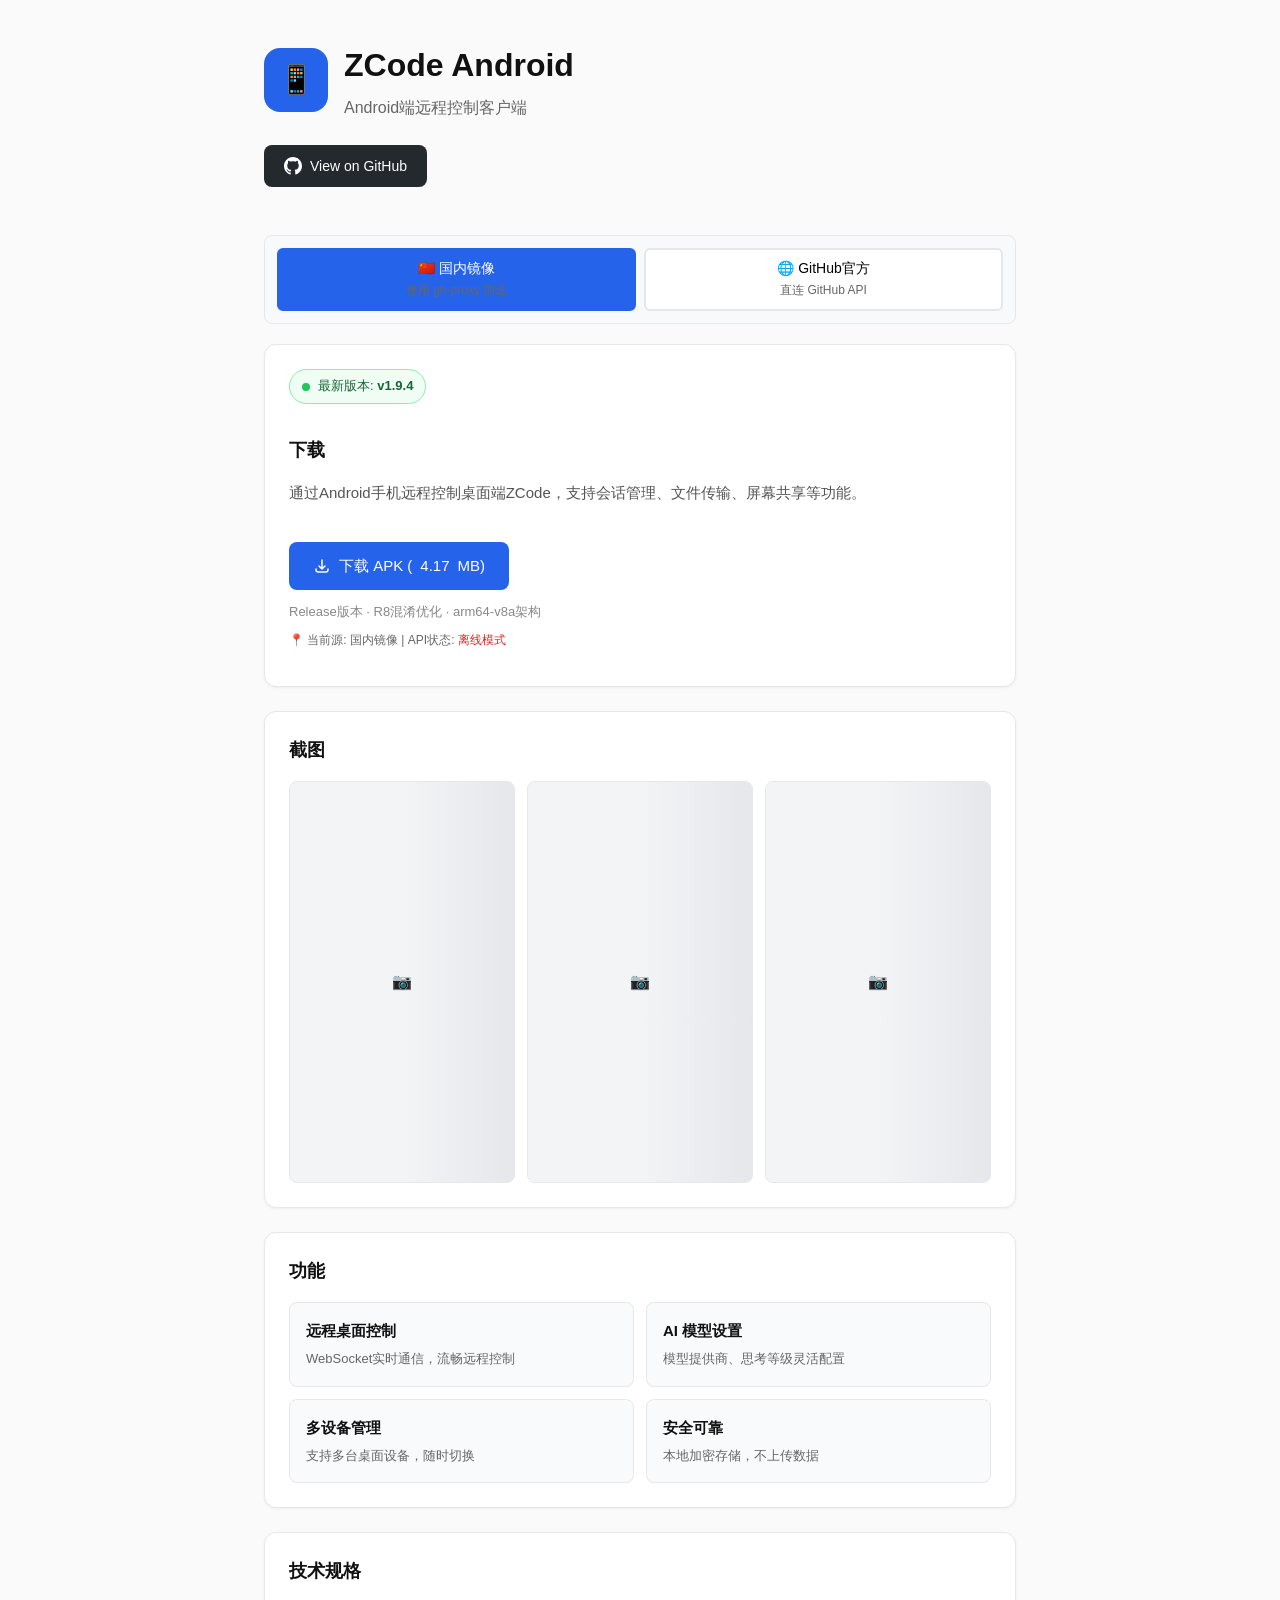
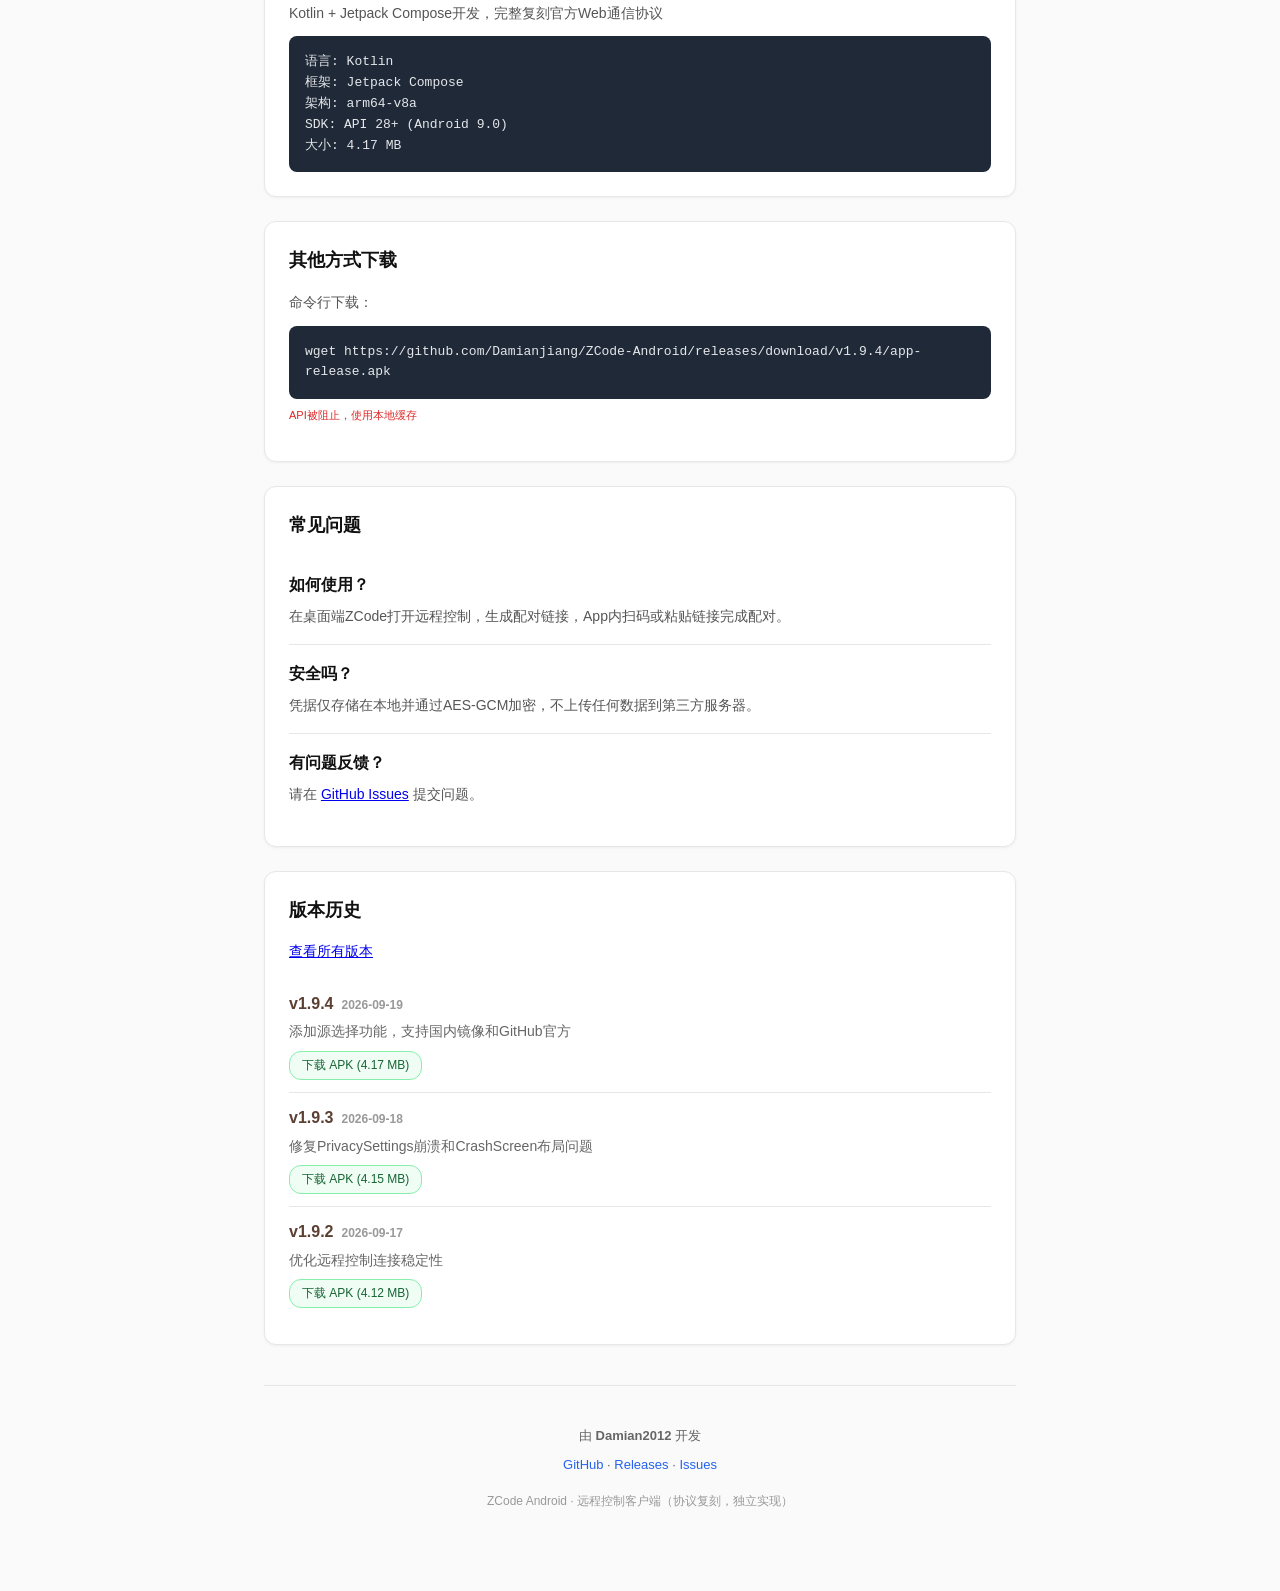
==== commit ceea90b4: "fix: complete CSP-aware implementation with API + static fallback" ====
--- a/docs/index.html
+++ b/docs/index.html
@@ -512,61 +512,111 @@
         </footer>
     </div>
 
-    <script>
+        <script>
         const REPO = 'Damianjiang/ZCode-Android';
         let currentSource = 'mirror'; // 默认国内镜像
         
-        // 切换源
-        function switchSource(source) {
-            console.log('[切换源] 从:', currentSource, '切换到:', source);
-            currentSource = source;
-            
-            // 更新按钮状态
-            document.getElementById('btn-mirror').classList.toggle('active', source === 'mirror');
-            document.getElementById('btn-github').classList.toggle('active', source === 'github');
-            
-            // 更新源状态显示（添加动画效果）
-            const sourceText = source === 'mirror' ? '国内镜像 (gh-proxy)' : 'GitHub官方';
-            const sourceEl = document.getElementById('current-source-text');
-            sourceEl.textContent = sourceText;
-            sourceEl.style.color = source === 'mirror' ? '#166534' : '#2563eb';
-            sourceEl.style.fontWeight = 'bold';
-            setTimeout(() => { sourceEl.style.fontWeight = 'normal'; }, 1000);
-            
-            // 显示切换提示
-            console.log('[切换源] 即将重新加载数据...');
-            
-            // 显示切换指示器
-            const indicator = document.getElementById('switch-indicator');
-            indicator.className = 'switch-indicator ' + source;
-            indicator.textContent = '🔄 正在切换到: ' + (source === 'mirror' ? '国内镜像' : 'GitHub官方');
-            setTimeout(() => indicator.classList.add('show'), 10);
-            setTimeout(() => indicator.classList.remove('show'), 2000);
-            
-            // 明显的背景色变化
-            document.body.className = 'source-' + source;
-            
-            // 显示顶部指示条
-            const banner = document.getElementById('source-banner');
-            const bannerText = document.getElementById('banner-text');
-            banner.className = 'source-banner show ' + source;
-            bannerText.textContent = source === 'mirror' ? '🇨🇳 国内镜像 (gh-proxy.com)' : '🌐 GitHub官方 API';
-            
-            // 5秒后隐藏顶部指示条
-            setTimeout(() => banner.classList.remove('show'), 5000);
-            
-            // 重新加载数据
-            fetchLatestRelease();
-            renderVersionHistory();
-        }
-        
-// 版本历史（静态列表）
+        // 静态版本信息（CSP fallback）
+        const VERSION = 'v1.9.4';
+        const APK_SIZE = '4.17';
+        const STATIC_DOWNLOAD_URL = 'https://github.com/Damianjiang/ZCode-Android/releases/download/' + VERSION + '/app-release.apk';
+        
+        // 版本历史（静态列表）
         const VERSION_HISTORY = [
             { tag: 'v1.9.4', date: '2026-09-19', desc: '添加源选择功能，支持国内镜像和GitHub官方', url: 'https://github.com/Damianjiang/ZCode-Android/releases/download/v1.9.4/app-release.apk', size: '4.17' },
             { tag: 'v1.9.3', date: '2026-09-18', desc: '修复PrivacySettings崩溃和CrashScreen布局问题', url: 'https://github.com/Damianjiang/ZCode-Android/releases/download/v1.9.3/app-release.apk', size: '4.15' },
             { tag: 'v1.9.2', date: '2026-09-17', desc: '优化远程控制连接稳定性', url: 'https://github.com/Damianjiang/ZCode-Android/releases/download/v1.9.2/app-release.apk', size: '4.12' },
         ];
-
+        
+        // 获取镜像URL
+        function getMirrorUrl(originalUrl) {
+            if (currentSource === 'mirror' && originalUrl) {
+                return 'https://gh-proxy.com/' + originalUrl;
+            }
+            return originalUrl;
+        }
+        
+        // 使用静态版本fallback
+        function useStaticFallback(message) {
+            console.warn('[Fallback]', message);
+            document.getElementById('latest-version').textContent = VERSION;
+            document.getElementById('download-btn').href = STATIC_DOWNLOAD_URL;
+            document.getElementById('apk-size').textContent = APK_SIZE;
+            document.getElementById('tech-size').textContent = APK_SIZE;
+            document.getElementById('wget-cmd').textContent = 'wget ' + STATIC_DOWNLOAD_URL;
+            
+            // 显示状态
+            document.getElementById('api-status').textContent = '离线模式';
+            document.getElementById('api-status').style.color = '#dc2626';
+            document.getElementById('debug-url').textContent = 'API被阻止，使用本地缓存';
+            document.getElementById('debug-url').style.color = '#dc2626';
+            
+            console.log('[Fallback] 使用静态版本:', VERSION, '-', APK_SIZE, 'MB');
+        }
+        
+        // 初始化页面
+        function initPage() {
+            console.log('[初始化] 尝试从API获取最新版本...');
+            
+            // 尝试API调用
+            fetchLatestRelease().catch(e => {
+                console.warn('[初始化] API失败，使用静态版本:', e.message);
+                useStaticFallback('CSP阻止了API调用');
+            });
+            
+            // 版本历史始终使用静态渲染
+            renderVersionHistory();
+        }
+        
+        // 从API获取最新版本
+        async function fetchLatestRelease() {
+            const api_url = currentSource === 'mirror'
+                ? 'https://gh-proxy.com/https://api.github.com/repos/' + REPO + '/releases/latest'
+                : 'https://api.github.com/repos/' + REPO + '/releases/latest';
+            
+            console.log('[fetchLatestRelease] 当前源:', currentSource);
+            console.log('[fetchLatestRelease] 请求URL:', api_url);
+            
+            // 显示请求URL
+            document.getElementById('debug-url').textContent = '请求: ' + api_url;
+            document.getElementById('debug-url').style.color = '#2563eb';
+            
+            try {
+                const response = await fetch(api_url);
+                const data = await response.json();
+                
+                // 更新版本号
+                document.getElementById('latest-version').textContent = data.tag_name;
+                
+                // 查找APK
+                const apk = data.assets.find(a => a.name.includes('release.apk'));
+                if (apk) {
+                    const sizeMB = (apk.size / 1024 / 1024).toFixed(2);
+                    
+                    // 更新所有下载链接（根据当前源）
+                    const download_url = getMirrorUrl(apk.browser_download_url);
+                    document.getElementById('download-btn').href = download_url;
+                    document.getElementById('apk-size').textContent = sizeMB;
+                    document.getElementById('tech-size').textContent = sizeMB;
+                    document.getElementById('wget-cmd').textContent = 'wget ' + download_url;
+                    
+                    // 显示成功状态
+                    document.getElementById('api-status').textContent = '✓ 成功 (' + (currentSource === 'mirror' ? '国内镜像' : 'GitHub官方') + ')';
+                    document.getElementById('api-status').style.color = '#166534';
+                    document.getElementById('debug-url').textContent = '✓ API调用成功';
+                    document.getElementById('debug-url').style.color = '#166534';
+                    
+                    console.log('[成功] Latest:', data.tag_name, '- Source:', currentSource);
+                } else {
+                    throw new Error('未找到APK文件');
+                }
+            } catch (e) {
+                console.error('Failed to fetch latest release:', e);
+                throw e;
+            }
+        }
+        
+        // 渲染版本历史
         function renderVersionHistory() {
             const container = document.getElementById('version-list-container');
             let html = '<ul class="version-list">';
@@ -581,13 +631,45 @@
             container.innerHTML = html;
         }
         
-        // 页面加载时初始化
-        // 1. 设置版本信息
-        // 2. 渲染版本历史
-        initPage();
-        // 版本历史始终使用静态渲染
-        renderVersionHistory();信息
-
+        // 切换源
+        function switchSource(source) {
+            console.log('[切换源] 从:', currentSource, '切换到:', source);
+            currentSource = source;
+            
+            // 更新按钮状态
+            document.getElementById('btn-mirror').classList.toggle('active', source === 'mirror');
+            document.getElementById('btn-github').classList.toggle('active', source === 'github');
+            
+            // 更新源状态显示
+            const sourceText = source === 'mirror' ? '国内镜像 (gh-proxy)' : 'GitHub官方';
+            const sourceEl = document.getElementById('current-source-text');
+            sourceEl.textContent = sourceText;
+            sourceEl.style.color = source === 'mirror' ? '#166534' : '#2563eb';
+            
+            // 更新顶部指示条
+            const banner = document.getElementById('source-banner');
+            const bannerText = document.getElementById('banner-text');
+            banner.className = 'source-banner show ' + source;
+            bannerText.textContent = source === 'mirror' ? '🇨🇳 国内镜像 (gh-proxy.com)' : '🌐 GitHub官方 API';
+            setTimeout(() => banner.classList.remove('show'), 3000);
+            
+            // 显示切换提示
+            const indicator = document.getElementById('switch-indicator');
+            indicator.className = 'switch-indicator ' + source;
+            indicator.textContent = '🔄 正在切换到: ' + sourceText;
+            setTimeout(() => indicator.classList.add('show'), 10);
+            setTimeout(() => indicator.classList.remove('show'), 2000);
+            
+            // 尝试API调用，失败时使用静态版本
+            console.log('[切换源] 重新加载数据...');
+            fetchLatestRelease().catch(e => {
+                console.warn('[切换源] API失败，使用静态版本:', e.message);
+                useStaticFallback('CSP阻止了切换后的API调用');
+            });
+            
+            // 渲染版本历史（静态）
+            renderVersionHistory();
+        }
         
         // 图片加载动画
         document.querySelectorAll('.screenshot img').forEach(img => {
@@ -604,5 +686,6 @@
         // 页面加载时初始化
         initPage();
     </script>
+
 </body>
 </html>
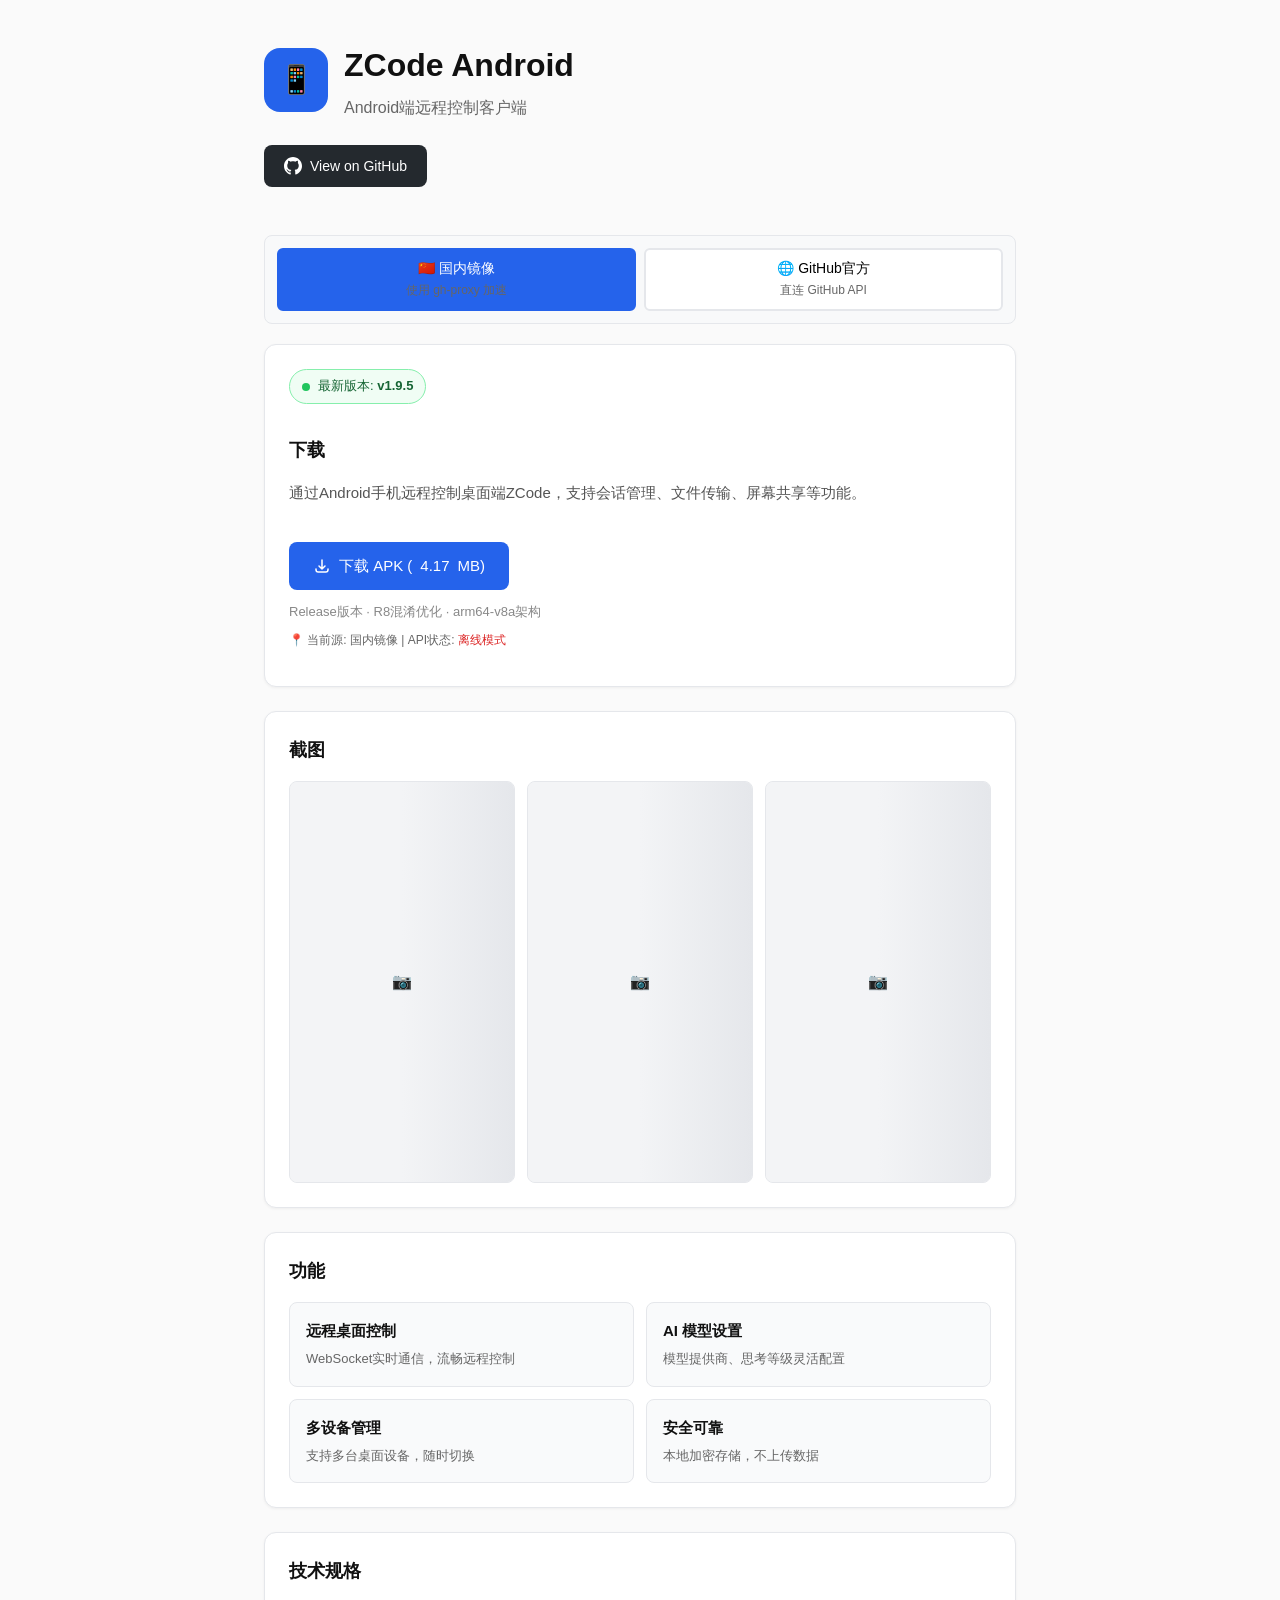
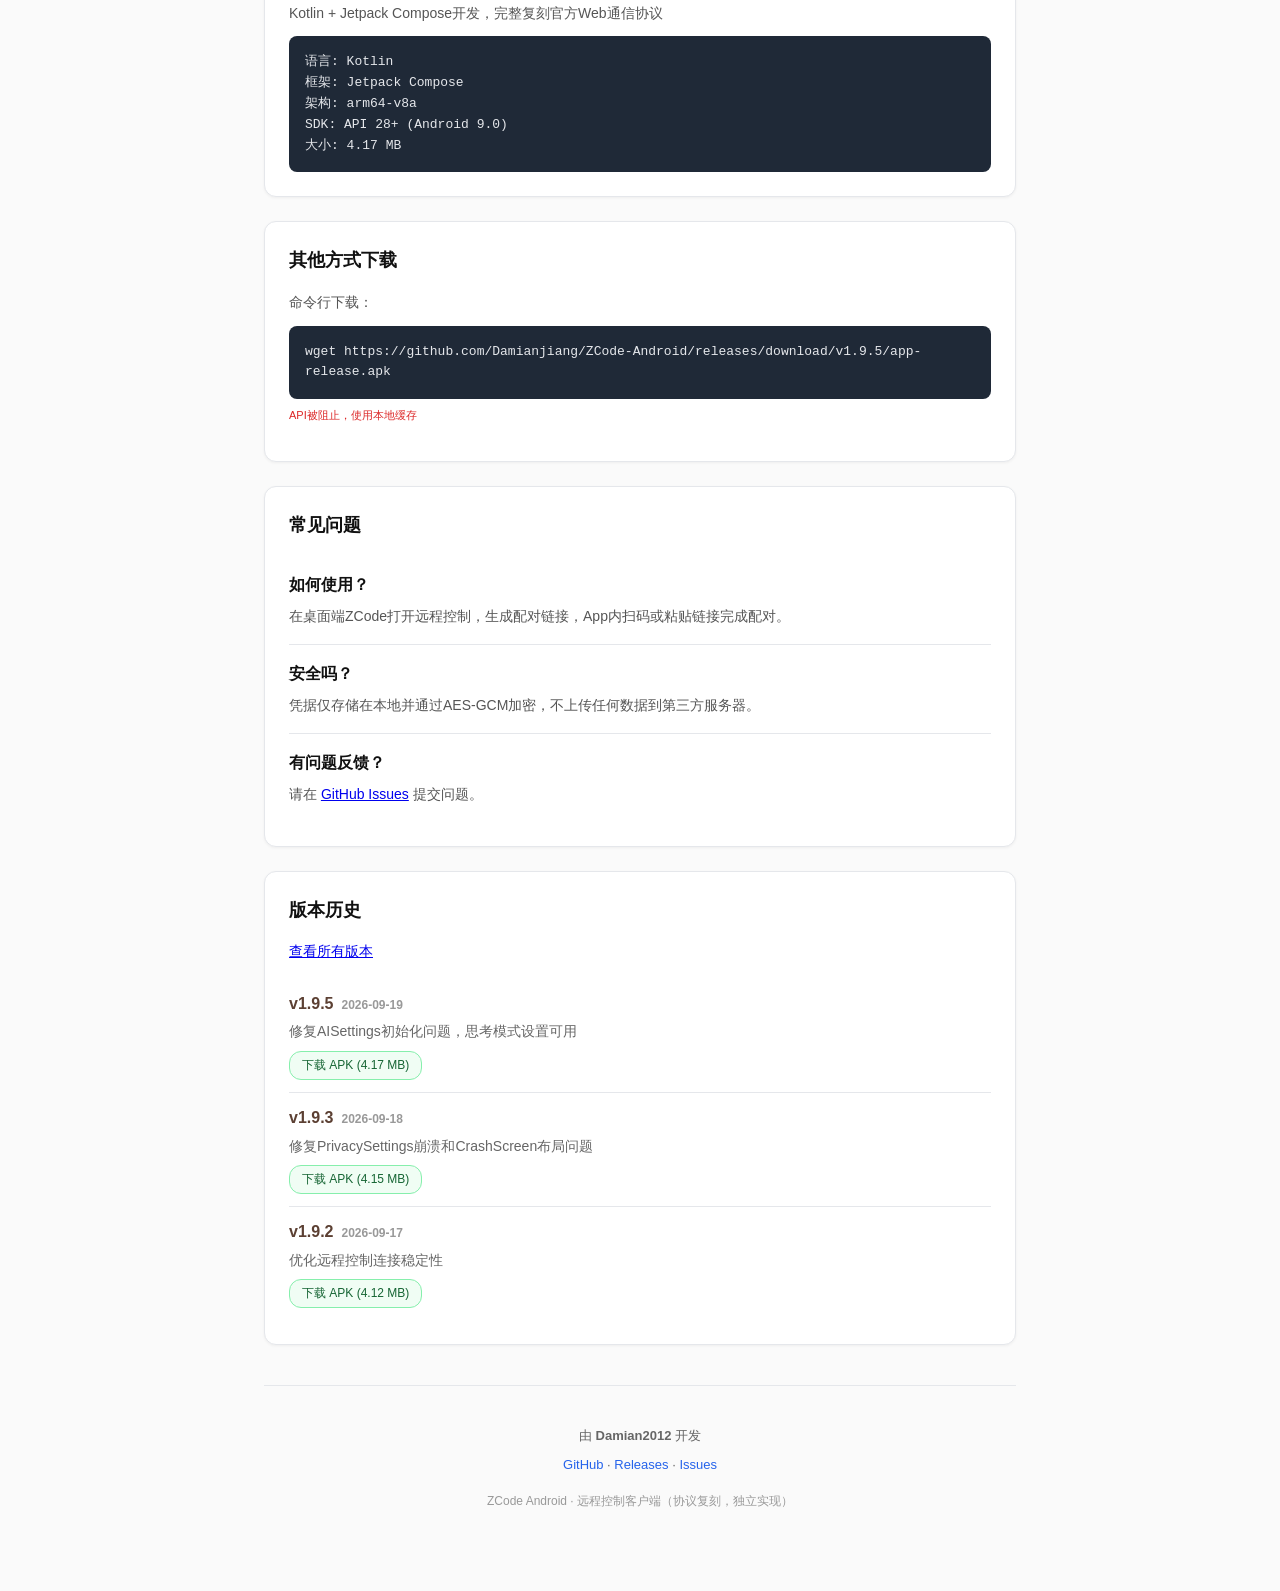
==== commit eb87233e: "chore: bump version to v1.9.5" ====
--- a/docs/index.html
+++ b/docs/index.html
@@ -517,13 +517,13 @@
         let currentSource = 'mirror'; // 默认国内镜像
         
         // 静态版本信息（CSP fallback）
-        const VERSION = 'v1.9.4';
+        const VERSION = 'v1.9.5';
         const APK_SIZE = '4.17';
         const STATIC_DOWNLOAD_URL = 'https://github.com/Damianjiang/ZCode-Android/releases/download/' + VERSION + '/app-release.apk';
         
         // 版本历史（静态列表）
         const VERSION_HISTORY = [
-            { tag: 'v1.9.4', date: '2026-09-19', desc: '添加源选择功能，支持国内镜像和GitHub官方', url: 'https://github.com/Damianjiang/ZCode-Android/releases/download/v1.9.4/app-release.apk', size: '4.17' },
+            { tag: 'v1.9.5', date: '2026-09-19', desc: '修复AISettings初始化问题，思考模式设置可用', url: 'https://github.com/Damianjiang/ZCode-Android/releases/download/v1.9.5/app-release.apk', size: '4.17' },
             { tag: 'v1.9.3', date: '2026-09-18', desc: '修复PrivacySettings崩溃和CrashScreen布局问题', url: 'https://github.com/Damianjiang/ZCode-Android/releases/download/v1.9.3/app-release.apk', size: '4.15' },
             { tag: 'v1.9.2', date: '2026-09-17', desc: '优化远程控制连接稳定性', url: 'https://github.com/Damianjiang/ZCode-Android/releases/download/v1.9.2/app-release.apk', size: '4.12' },
         ];
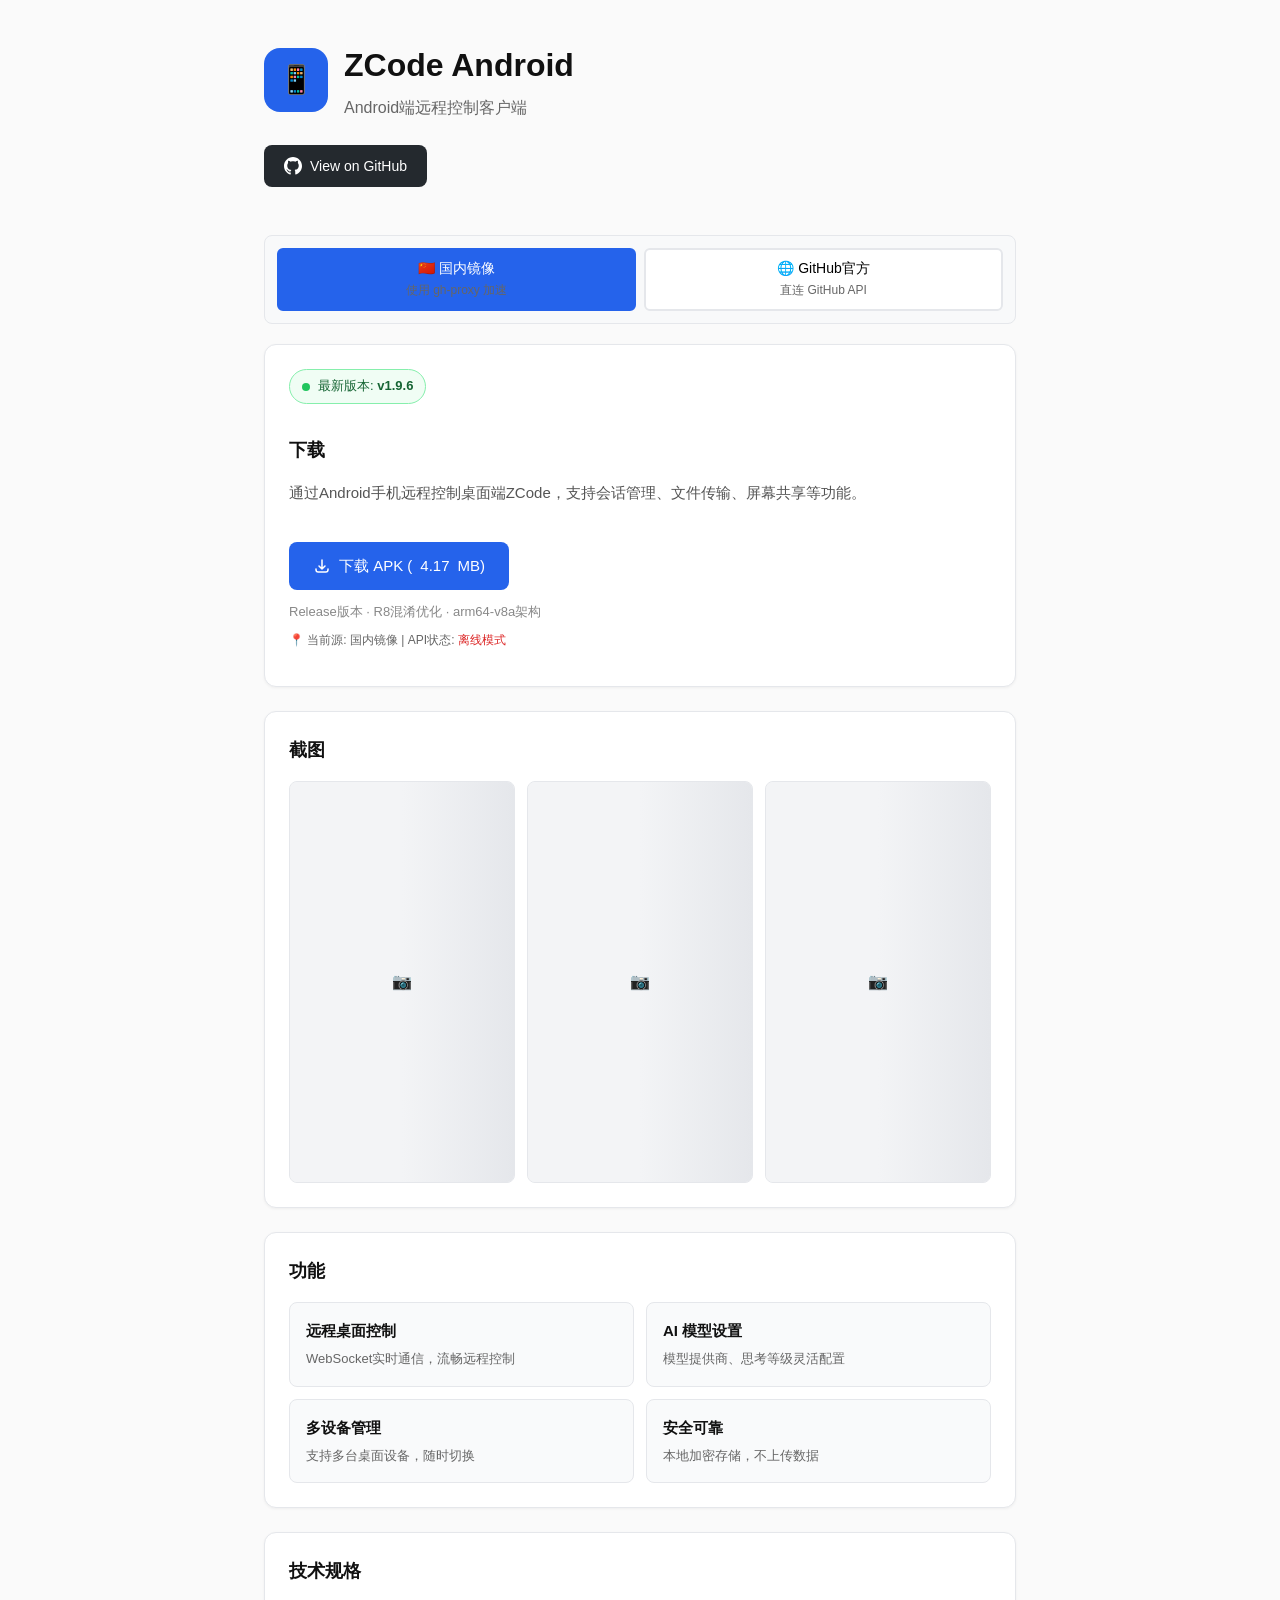
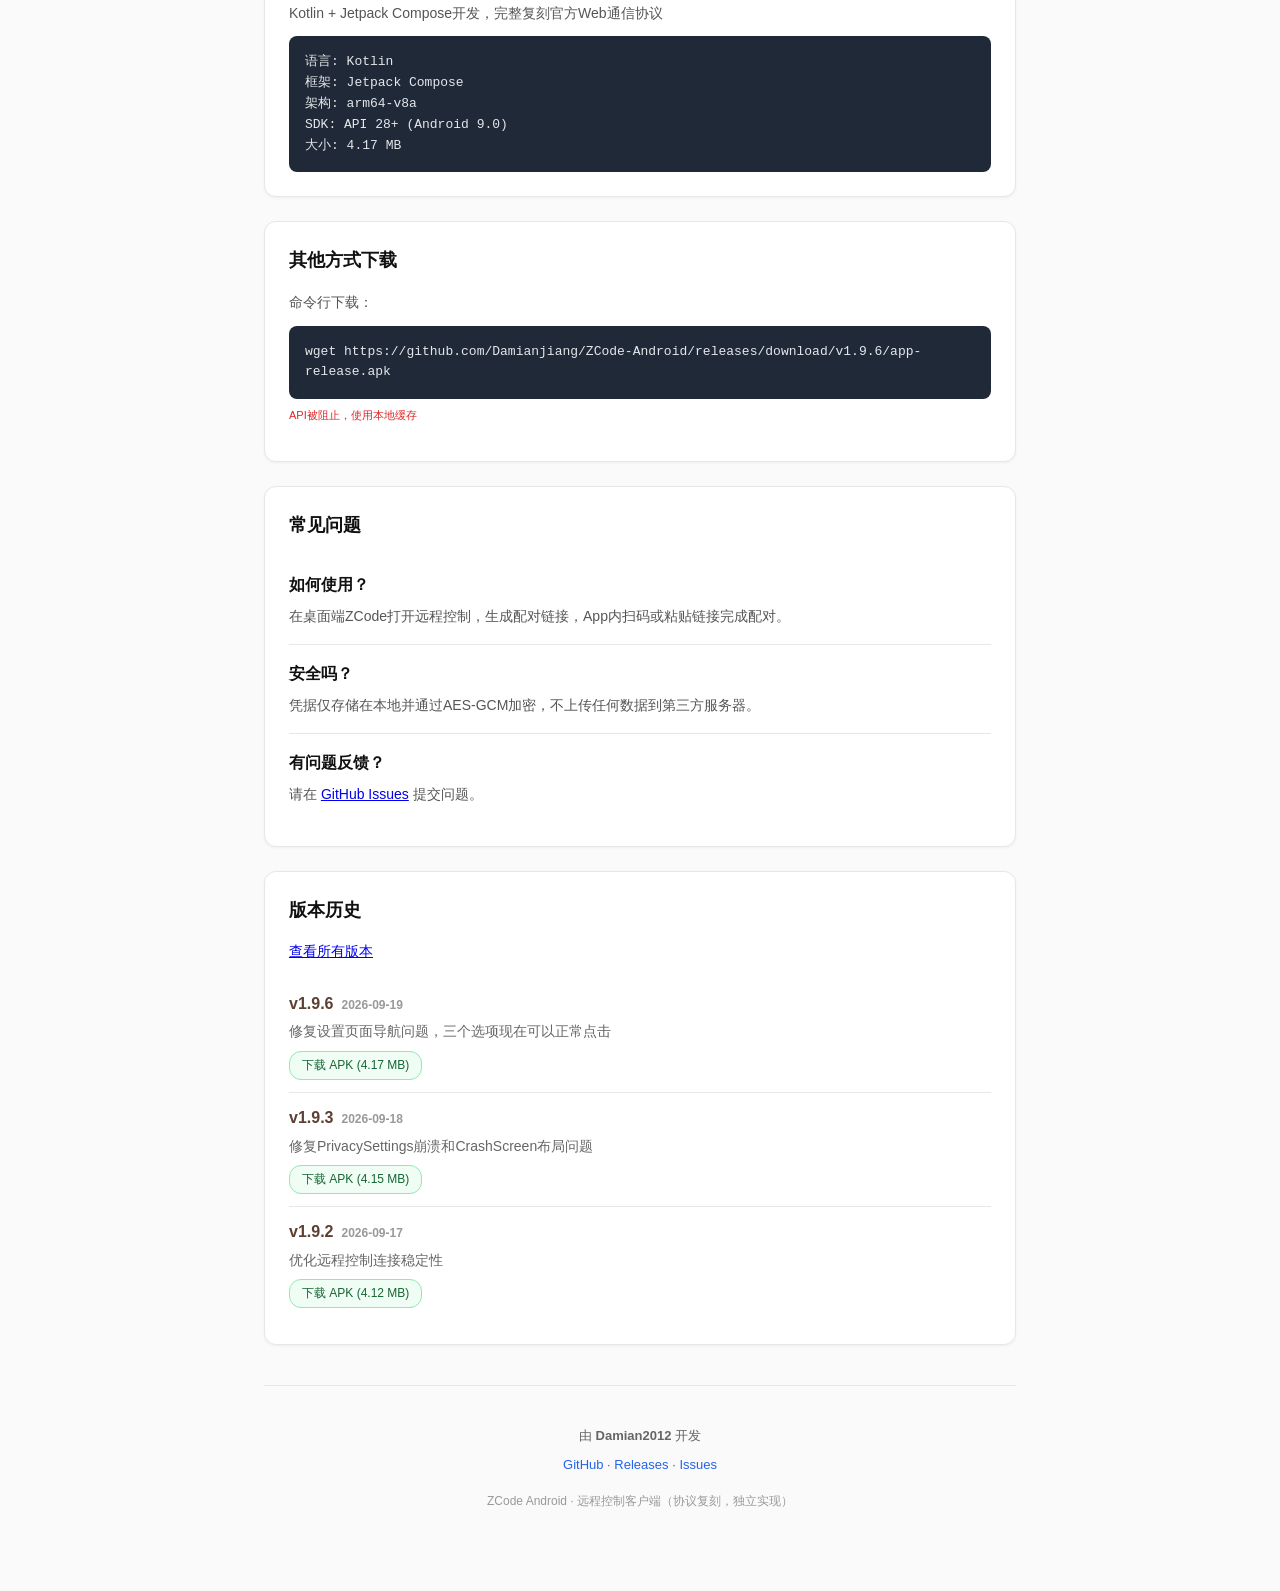
==== commit 1a844a03: "chore: bump version to v1.9.6" ====
--- a/docs/index.html
+++ b/docs/index.html
@@ -517,13 +517,13 @@
         let currentSource = 'mirror'; // 默认国内镜像
         
         // 静态版本信息（CSP fallback）
-        const VERSION = 'v1.9.5';
+        const VERSION = 'v1.9.6';
         const APK_SIZE = '4.17';
         const STATIC_DOWNLOAD_URL = 'https://github.com/Damianjiang/ZCode-Android/releases/download/' + VERSION + '/app-release.apk';
         
         // 版本历史（静态列表）
         const VERSION_HISTORY = [
-            { tag: 'v1.9.5', date: '2026-09-19', desc: '修复AISettings初始化问题，思考模式设置可用', url: 'https://github.com/Damianjiang/ZCode-Android/releases/download/v1.9.5/app-release.apk', size: '4.17' },
+            { tag: 'v1.9.6', date: '2026-09-19', desc: '修复设置页面导航问题，三个选项现在可以正常点击', url: 'https://github.com/Damianjiang/ZCode-Android/releases/download/v1.9.6/app-release.apk', size: '4.17' },
             { tag: 'v1.9.3', date: '2026-09-18', desc: '修复PrivacySettings崩溃和CrashScreen布局问题', url: 'https://github.com/Damianjiang/ZCode-Android/releases/download/v1.9.3/app-release.apk', size: '4.15' },
             { tag: 'v1.9.2', date: '2026-09-17', desc: '优化远程控制连接稳定性', url: 'https://github.com/Damianjiang/ZCode-Android/releases/download/v1.9.2/app-release.apk', size: '4.12' },
         ];
